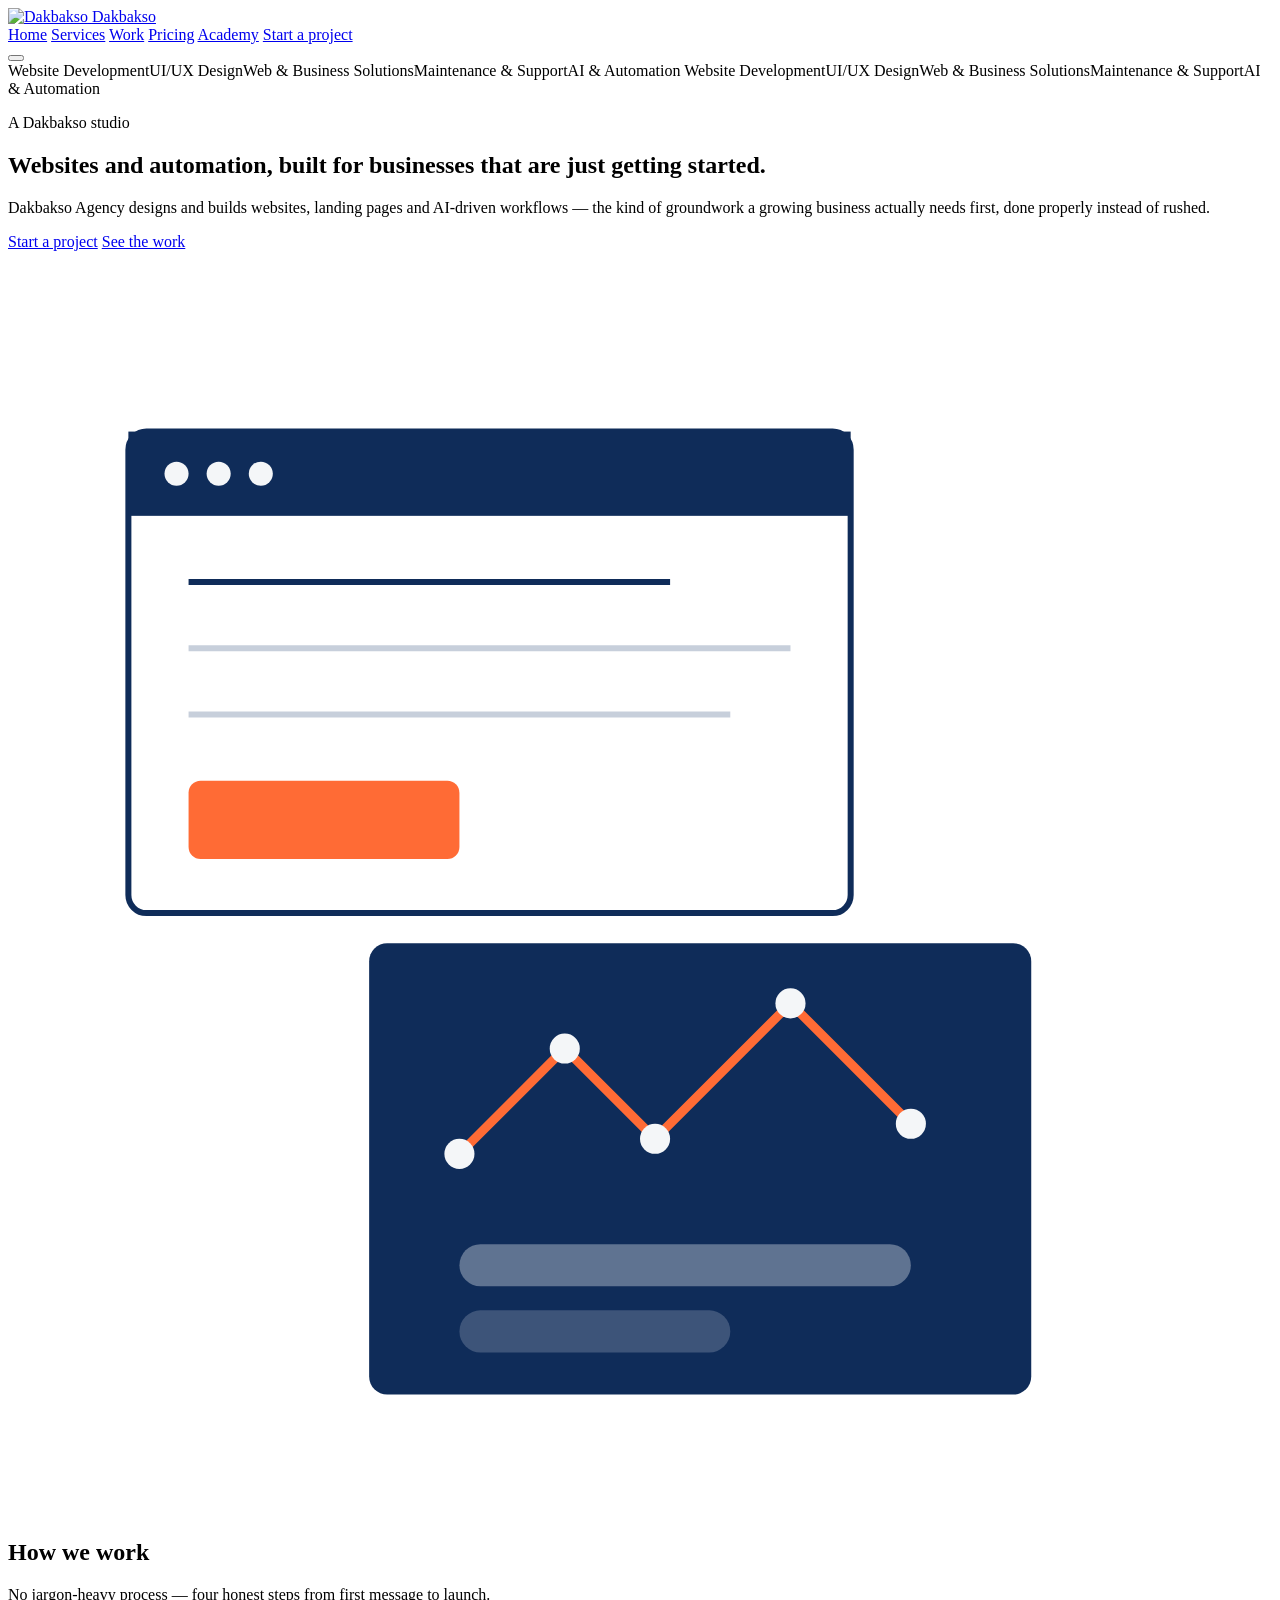
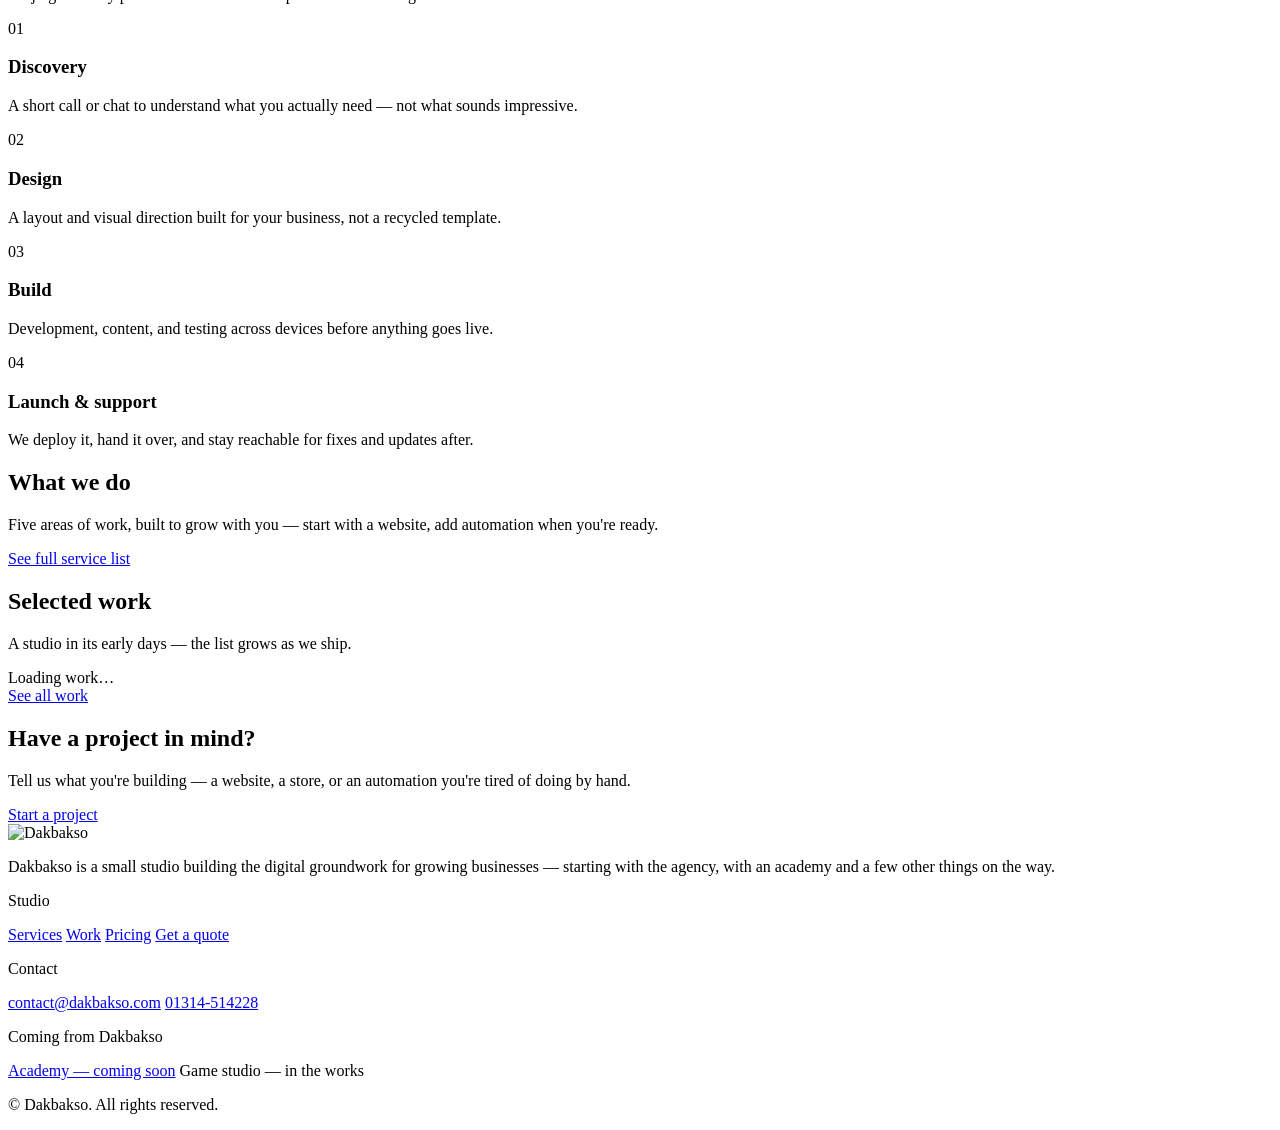
==== index.html @ 8fd3c2b1 "Add files via upload" ====
<!DOCTYPE html>
<html lang="en">
<head>
<meta charset="UTF-8">
<meta name="viewport" content="width=device-width, initial-scale=1.0">
<title>Dakbakso — Websites, Design & AI Automation</title>
<meta name="description" content="Dakbakso builds websites, landing pages, product design and AI automation for growing businesses.">
<link rel="icon" href="https://i.ibb.co.com/9m8gVGqJ/2.png">
<link rel="preconnect" href="https://fonts.googleapis.com">
<link rel="preconnect" href="https://fonts.gstatic.com" crossorigin>
<link href="https://fonts.googleapis.com/css2?family=Space+Grotesk:wght@500;600;700&family=IBM+Plex+Sans:wght@400;500;600&display=swap" rel="stylesheet">
<link rel="stylesheet" href="css/style.css">
</head>
<body>

<div class="noise-line" aria-hidden="true"></div>

<header class="site-header">
  <div class="wrap header-row">
    <a href="index.html" class="brand">
      <img src="https://i.ibb.co.com/9m8gVGqJ/2.png" alt="Dakbakso" class="brand-mark">
      <span class="brand-name">Dakbakso</span>
    </a>
    <nav class="main-nav" id="mainNav">
      <a href="index.html">Home</a>
      <a href="services.html">Services</a>
      <a href="work.html">Work</a>
      <a href="pricing.html">Pricing</a>
      <a href="academy.html">Academy</a>
      <a href="contact.html" class="nav-cta">Start a project</a>
    </nav>
    <button class="nav-toggle" id="navToggle" aria-label="Open menu" aria-expanded="false">
      <span></span><span></span><span></span>
    </button>
  </div>
</header>

<div class="ticker" aria-hidden="true">
  <div class="ticker-track">
    <span>Website Development</span><span>UI/UX Design</span><span>Web & Business Solutions</span><span>Maintenance & Support</span><span>AI & Automation</span>
    <span>Website Development</span><span>UI/UX Design</span><span>Web & Business Solutions</span><span>Maintenance & Support</span><span>AI & Automation</span>
  </div>
</div>

<main>

  <section class="hero">
    <div class="wrap hero-grid">
      <div class="hero-copy">
        <p class="eyebrow-plain">A Dakbakso studio</p>
        <h1>Websites and automation, built for businesses that are just getting started.</h1>
        <p class="hero-sub">Dakbakso Agency designs and builds websites, landing pages and AI-driven workflows — the kind of groundwork a growing business actually needs first, done properly instead of rushed.</p>
        <div class="hero-actions">
          <a href="contact.html" class="btn btn-primary">Start a project</a>
          <a href="work.html" class="btn btn-ghost">See the work</a>
        </div>
      </div>
      <div class="hero-visual" aria-hidden="true">
        <svg viewBox="0 0 420 420" class="hero-svg">
          <rect x="40" y="60" width="240" height="160" rx="6" fill="none" stroke="#0F2C59" stroke-width="2"/>
          <rect x="40" y="60" width="240" height="28" fill="#0F2C59"/>
          <circle cx="56" cy="74" r="4" fill="#F4F6F8"/>
          <circle cx="70" cy="74" r="4" fill="#F4F6F8"/>
          <circle cx="84" cy="74" r="4" fill="#F4F6F8"/>
          <line x1="60" y1="110" x2="220" y2="110" stroke="#0F2C59" stroke-width="2"/>
          <line x1="60" y1="132" x2="260" y2="132" stroke="#C7CFDB" stroke-width="2"/>
          <line x1="60" y1="154" x2="240" y2="154" stroke="#C7CFDB" stroke-width="2"/>
          <rect x="60" y="176" width="90" height="26" rx="4" fill="#FF6B35"/>
          <rect x="120" y="230" width="220" height="150" rx="6" fill="#0F2C59"/>
          <path d="M150 300 L185 265 L215 295 L260 250 L300 290" fill="none" stroke="#FF6B35" stroke-width="3" stroke-linecap="round" stroke-linejoin="round"/>
          <circle cx="150" cy="300" r="5" fill="#F4F6F8"/>
          <circle cx="185" cy="265" r="5" fill="#F4F6F8"/>
          <circle cx="215" cy="295" r="5" fill="#F4F6F8"/>
          <circle cx="260" cy="250" r="5" fill="#F4F6F8"/>
          <circle cx="300" cy="290" r="5" fill="#F4F6F8"/>
          <rect x="150" y="330" width="150" height="14" rx="7" fill="#F4F6F8" opacity="0.35"/>
          <rect x="150" y="352" width="90" height="14" rx="7" fill="#F4F6F8" opacity="0.2"/>
        </svg>
      </div>
    </div>
  </section>

  <section class="process">
    <div class="wrap">
      <div class="section-head reveal">
        <h2>How we work</h2>
        <p>No jargon-heavy process — four honest steps from first message to launch.</p>
      </div>
      <div class="process-grid reveal-stagger">
        <div class="process-step stagger-item">
          <p class="process-num">01</p>
          <h3>Discovery</h3>
          <p>A short call or chat to understand what you actually need — not what sounds impressive.</p>
        </div>
        <div class="process-step stagger-item">
          <p class="process-num">02</p>
          <h3>Design</h3>
          <p>A layout and visual direction built for your business, not a recycled template.</p>
        </div>
        <div class="process-step stagger-item">
          <p class="process-num">03</p>
          <h3>Build</h3>
          <p>Development, content, and testing across devices before anything goes live.</p>
        </div>
        <div class="process-step stagger-item">
          <p class="process-num">04</p>
          <h3>Launch & support</h3>
          <p>We deploy it, hand it over, and stay reachable for fixes and updates after.</p>
        </div>
      </div>
    </div>
  </section>

  <section class="services" id="services">
    <div class="wrap">
      <div class="section-head reveal">
        <h2>What we do</h2>
        <p>Five areas of work, built to grow with you — start with a website, add automation when you're ready.</p>
      </div>
      <div class="service-grid reveal-stagger" id="serviceGridHome"></div>
      <div class="section-foot reveal">
        <a href="services.html" class="btn btn-ghost">See full service list</a>
      </div>
    </div>
  </section>

  <section class="work" id="work">
    <div class="wrap">
      <div class="section-head reveal">
        <h2>Selected work</h2>
        <p>A studio in its early days — the list grows as we ship.</p>
      </div>
      <div class="portfolio-grid reveal-stagger" id="portfolioGridHome">
        <div class="portfolio-loading">Loading work…</div>
      </div>
      <div class="section-foot reveal">
        <a href="work.html" class="btn btn-ghost">See all work</a>
      </div>
    </div>
  </section>

  <section class="cta-band">
    <div class="wrap reveal">
      <h2>Have a project in mind?</h2>
      <p>Tell us what you're building — a website, a store, or an automation you're tired of doing by hand.</p>
      <a href="contact.html" class="btn btn-primary">Start a project</a>
    </div>
  </section>

</main>

<footer class="site-footer">
  <div class="wrap footer-grid">
    <div class="footer-brand">
      <img src="https://i.ibb.co.com/4RZMKND4/1.png" alt="Dakbakso" class="footer-mark">
      <p>Dakbakso is a small studio building the digital groundwork for growing businesses — starting with the agency, with an academy and a few other things on the way.</p>
    </div>
    <div class="footer-col">
      <p class="footer-heading">Studio</p>
      <a href="services.html">Services</a>
      <a href="work.html">Work</a>
      <a href="pricing.html">Pricing</a>
      <a href="contact.html">Get a quote</a>
    </div>
    <div class="footer-col">
      <p class="footer-heading">Contact</p>
      <a href="mailto:contact@dakbakso.com">contact@dakbakso.com</a>
      <a href="https://wa.me/8801314514228" target="_blank" rel="noopener">01314-514228</a>
    </div>
    <div class="footer-col">
      <p class="footer-heading">Coming from Dakbakso</p>
      <a href="academy.html">Academy — coming soon</a>
      <span class="footer-muted">Game studio — in the works</span>
    </div>
  </div>
  <div class="wrap footer-bottom">
    <p>© <span id="year"></span> Dakbakso. All rights reserved.</p>
  </div>
</footer>

<script src="js/script.js"></script>
</body>
</html>
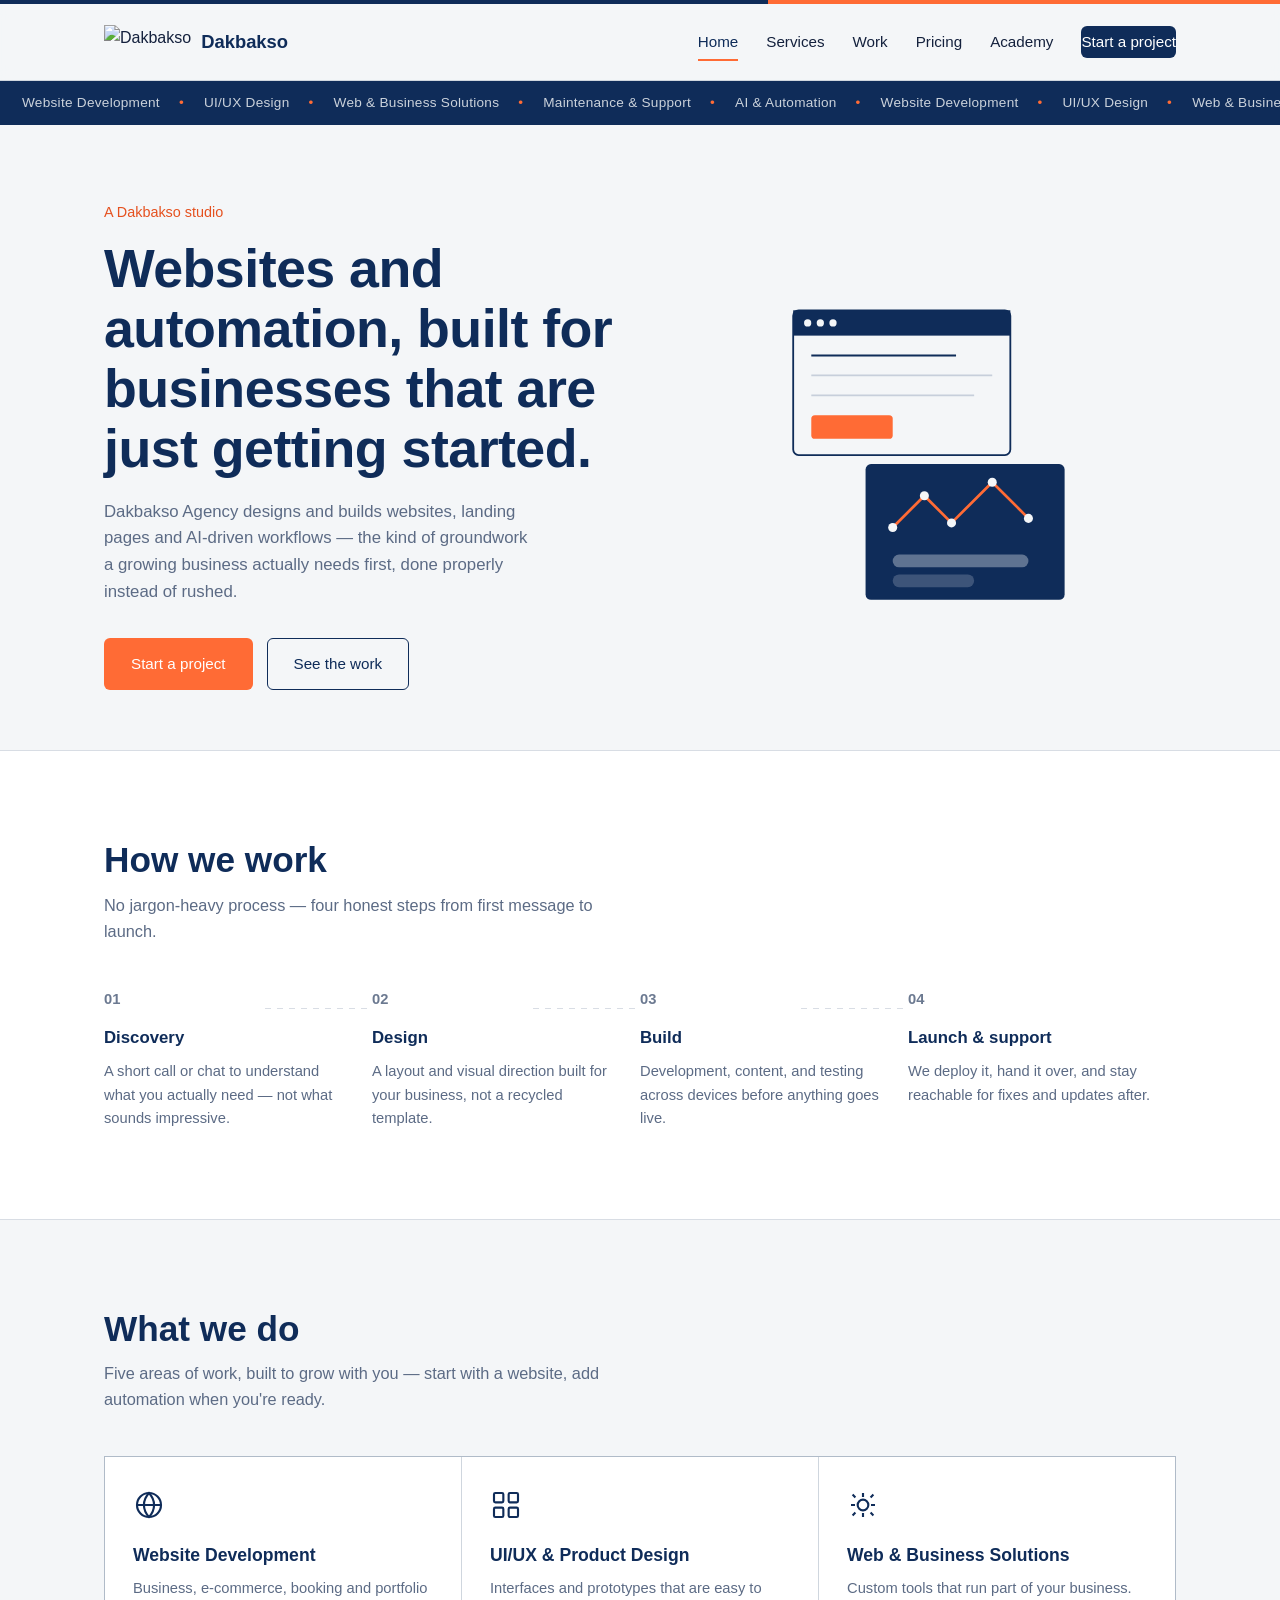
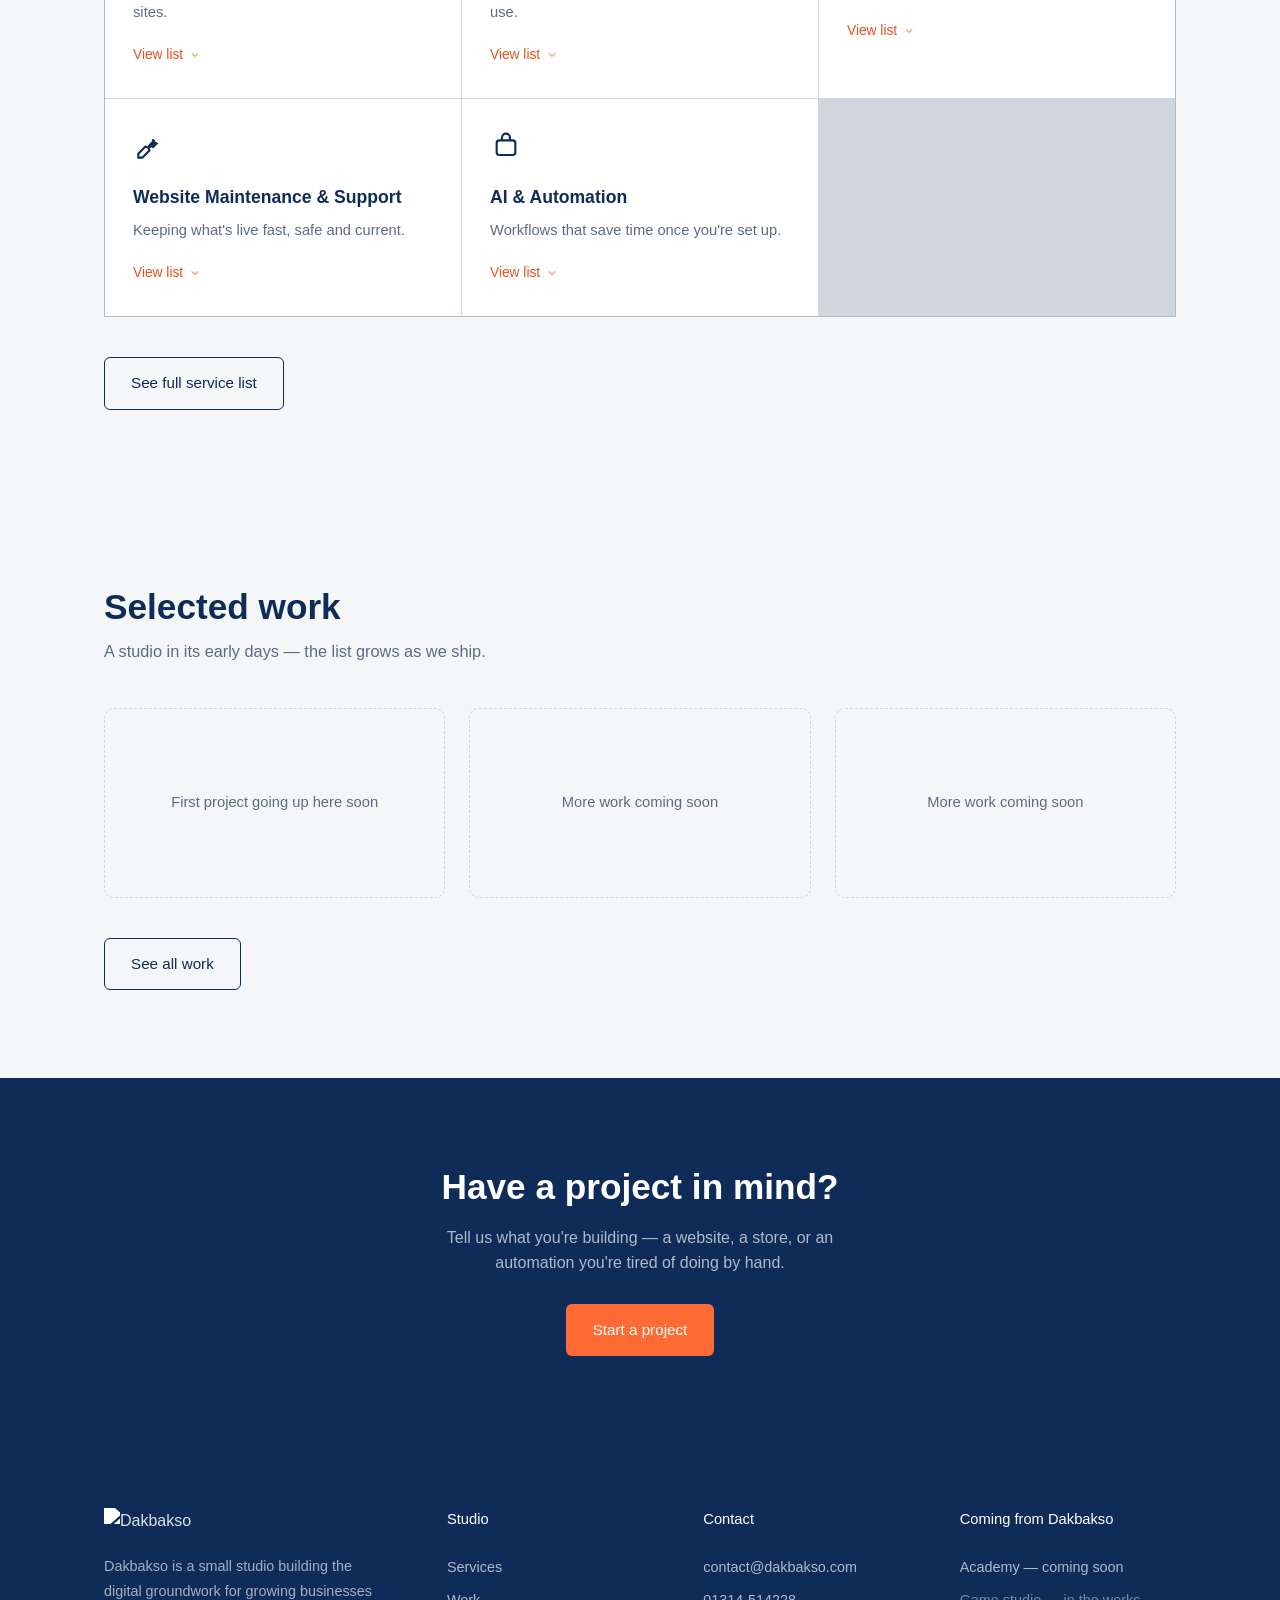
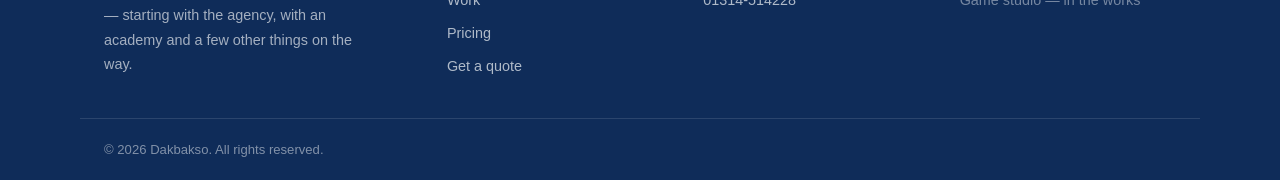
==== commit 9f80f9cf: "Add files via upload" ====
--- a/index.html
+++ b/index.html
@@ -9,7 +9,7 @@
 <link rel="preconnect" href="https://fonts.googleapis.com">
 <link rel="preconnect" href="https://fonts.gstatic.com" crossorigin>
 <link href="https://fonts.googleapis.com/css2?family=Space+Grotesk:wght@500;600;700&family=IBM+Plex+Sans:wght@400;500;600&display=swap" rel="stylesheet">
-<link rel="stylesheet" href="css/style.css">
+<link rel="stylesheet" href="style.css">
 </head>
 <body>
 
@@ -178,6 +178,6 @@
   </div>
 </footer>
 
-<script src="js/script.js"></script>
+<script src="script.js"></script>
 </body>
 </html>
--- a/style.css
+++ b/style.css
@@ -0,0 +1,261 @@
+/* ---------- tokens ---------- */
+:root{
+  --navy:#0F2C59;
+  --navy-deep:#081B3D;
+  --bg:#F4F6F8;
+  --white:#FFFFFF;
+  --orange:#FF6B35;
+  --orange-deep:#E5511F;
+  --text:#14213D;
+  --text-muted:#5C6B85;
+  --border:rgba(15,44,89,0.16);
+  --radius:10px;
+  --font-head:'Space Grotesk',sans-serif;
+  --font-body:'IBM Plex Sans',sans-serif;
+}
+
+*{box-sizing:border-box;}
+html{scroll-behavior:smooth;}
+body{
+  margin:0;
+  background:var(--bg);
+  color:var(--text);
+  font-family:var(--font-body);
+  line-height:1.6;
+  -webkit-font-smoothing:antialiased;
+  overflow-x:hidden;
+}
+img{max-width:100%;display:block;}
+a{color:inherit;text-decoration:none;}
+ul{margin:0;padding:0;list-style:none;}
+
+.wrap{width:100%;max-width:1120px;margin:0 auto;padding:0 24px;}
+
+h1,h2,h3{font-family:var(--font-head);font-weight:600;color:var(--navy);margin:0;}
+h1{font-size:clamp(2.1rem,4.2vw,3.4rem);line-height:1.12;letter-spacing:-0.01em;}
+h2{font-size:clamp(1.6rem,2.8vw,2.2rem);line-height:1.2;}
+p{margin:0;}
+
+.noise-line{height:4px;width:100%;background:linear-gradient(90deg,var(--navy) 0%,var(--navy) 60%,var(--orange) 60%,var(--orange) 100%);}
+
+/* ---------- reveal on scroll ---------- */
+.reveal{opacity:0;transform:translateY(22px);transition:opacity .7s ease,transform .7s ease;}
+.reveal.visible{opacity:1;transform:translateY(0);}
+.reveal-stagger.visible .stagger-item{opacity:1;transform:translateY(0);}
+.stagger-item{opacity:0;transform:translateY(16px);transition:opacity .6s ease,transform .6s ease;}
+.stagger-item:nth-child(1){transition-delay:.05s;}
+.stagger-item:nth-child(2){transition-delay:.12s;}
+.stagger-item:nth-child(3){transition-delay:.19s;}
+.stagger-item:nth-child(4){transition-delay:.26s;}
+.stagger-item:nth-child(5){transition-delay:.33s;}
+.stagger-item:nth-child(6){transition-delay:.4s;}
+
+@media (prefers-reduced-motion:reduce){
+  .reveal,.stagger-item{opacity:1!important;transform:none!important;transition:none!important;}
+}
+
+/* ---------- buttons ---------- */
+.btn{
+  display:inline-flex;align-items:center;justify-content:center;gap:8px;
+  padding:13px 26px;border-radius:6px;
+  font-family:var(--font-body);font-weight:500;font-size:0.95rem;
+  border:1.5px solid transparent;cursor:pointer;
+  transition:transform .15s ease, background .15s ease, border-color .15s ease, box-shadow .15s ease;
+}
+.btn:active{transform:scale(0.97);}
+.btn-primary{background:var(--orange);color:var(--white);}
+.btn-primary:hover{background:var(--orange-deep);box-shadow:0 6px 18px rgba(255,107,53,0.35);}
+.btn-ghost{border-color:var(--navy);color:var(--navy);}
+.btn-ghost:hover{background:var(--navy);color:var(--white);}
+.btn-outline{border-color:var(--border);color:var(--navy);width:100%;margin-top:22px;}
+.btn-outline:hover{border-color:var(--navy);background:var(--bg);}
+.btn-full{width:100%;}
+
+/* ---------- header ---------- */
+.site-header{position:sticky;top:0;z-index:50;background:rgba(244,246,248,0.92);backdrop-filter:blur(8px);border-bottom:1px solid var(--border);}
+.header-row{display:flex;align-items:center;justify-content:space-between;height:76px;}
+.brand{display:flex;align-items:center;gap:10px;}
+.brand-mark{height:34px;width:auto;}
+.brand-name{font-family:var(--font-head);font-weight:600;font-size:1.15rem;color:var(--navy);}
+.main-nav{display:flex;align-items:center;gap:28px;}
+.main-nav a{font-size:0.95rem;color:var(--text);position:relative;padding:4px 0;}
+.main-nav a:hover{color:var(--navy);}
+.main-nav a.active{color:var(--navy);font-weight:500;}
+.main-nav a.active::after{content:"";position:absolute;left:0;right:0;bottom:-3px;height:2px;background:var(--orange);}
+.nav-cta{background:var(--navy);color:var(--white)!important;padding:9px 18px;border-radius:6px;}
+.nav-cta:hover{background:var(--navy-deep);}
+.nav-cta.active::after{display:none;}
+.nav-toggle{display:none;flex-direction:column;gap:5px;background:none;border:none;cursor:pointer;padding:6px;}
+.nav-toggle span{width:22px;height:2px;background:var(--navy);display:block;}
+
+/* ---------- ticker ---------- */
+.ticker{background:var(--navy);overflow:hidden;padding:11px 0;}
+.ticker-track{display:flex;white-space:nowrap;animation:ticker 26s linear infinite;width:max-content;}
+.ticker-track span{color:rgba(244,246,248,0.82);font-size:0.85rem;font-family:var(--font-head);letter-spacing:0.02em;padding:0 22px;position:relative;}
+.ticker-track span::after{content:"•";position:absolute;right:-2px;color:var(--orange);}
+@keyframes ticker{from{transform:translateX(0);}to{transform:translateX(-50%);}}
+@media (prefers-reduced-motion:reduce){.ticker-track{animation:none;}}
+
+/* ---------- hero (home) ---------- */
+.hero{padding:76px 0 60px;}
+.hero-grid{display:grid;grid-template-columns:1.1fr 0.9fr;gap:56px;align-items:center;}
+.eyebrow-plain{color:var(--orange-deep);font-size:0.9rem;font-weight:500;margin-bottom:14px;}
+.hero-copy h1{margin-bottom:20px;}
+.hero-sub{color:var(--text-muted);font-size:1.05rem;max-width:46ch;margin-bottom:32px;}
+.hero-actions{display:flex;gap:14px;flex-wrap:wrap;}
+.hero-visual{display:flex;justify-content:center;}
+.hero-svg{width:100%;max-width:380px;height:auto;animation:float 6s ease-in-out infinite;}
+@keyframes float{0%,100%{transform:translateY(0);}50%{transform:translateY(-14px);}}
+@media (prefers-reduced-motion:reduce){.hero-svg{animation:none;}}
+
+/* ---------- page hero (inner pages) ---------- */
+.page-hero{background:var(--navy);padding:64px 0 56px;}
+.page-hero .eyebrow-plain{color:var(--orange);}
+.page-hero h1{color:var(--white);}
+.page-hero p{color:rgba(244,246,248,0.7);max-width:60ch;margin-top:14px;font-size:1.05rem;}
+
+/* ---------- section shell ---------- */
+section{padding:88px 0;}
+.section-head{max-width:56ch;margin-bottom:44px;}
+.section-head h2{margin-bottom:10px;}
+.section-head p{color:var(--text-muted);font-size:1.02rem;}
+.section-foot{margin-top:40px;}
+
+/* ---------- process ---------- */
+.process{background:var(--white);border-top:1px solid var(--border);border-bottom:1px solid var(--border);}
+.process-grid{display:grid;grid-template-columns:repeat(auto-fit,minmax(220px,1fr));gap:0;position:relative;}
+.process-step{padding:0 20px 0 0;position:relative;}
+.process-num{font-family:var(--font-head);font-size:2.2rem;font-weight:700;color:var(--orange);opacity:0.9;margin-bottom:14px;}
+.process-step h3{font-size:1.05rem;margin-bottom:8px;}
+.process-step p{color:var(--text-muted);font-size:0.92rem;}
+.process-step:not(:last-child)::after{
+  content:"";position:absolute;top:20px;right:0;width:40%;height:1px;
+  background:repeating-linear-gradient(90deg,var(--border) 0 6px,transparent 6px 12px);
+  display:none;
+}
+@media (min-width:860px){.process-step:not(:last-child)::after{display:block;}}
+
+/* ---------- services ---------- */
+.services{background:var(--bg);}
+.service-grid{display:grid;grid-template-columns:repeat(auto-fit,minmax(280px,1fr));gap:1px;background:var(--border);border:1px solid var(--border);}
+.service-card{background:var(--white);padding:32px 28px;cursor:pointer;transition:background .2s ease;}
+.service-card:hover{background:#FAFBFC;}
+.service-icon{width:32px;height:32px;color:var(--navy);margin-bottom:20px;transition:transform .25s ease,color .25s ease;}
+.service-icon svg{width:100%;height:100%;}
+.service-card:hover .service-icon{color:var(--orange);transform:translateY(-3px);}
+.service-card h3{font-family:var(--font-head);font-size:1.1rem;font-weight:600;color:var(--navy);margin-bottom:8px;}
+.service-card p{color:var(--text-muted);font-size:0.92rem;margin-bottom:16px;}
+.service-toggle{font-size:0.86rem;color:var(--orange-deep);font-weight:500;display:inline-flex;align-items:center;gap:6px;}
+.service-toggle svg{width:12px;height:12px;transition:transform .25s ease;}
+.service-card.open .service-toggle svg{transform:rotate(180deg);}
+.service-list{list-style:none;margin:0;padding-top:0;border-top:0 solid var(--border);max-height:0;overflow:hidden;transition:max-height .35s ease,padding-top .35s ease,border-top-width .35s ease;}
+.service-card.open .service-list{max-height:600px;padding-top:16px;border-top:1px solid var(--border);margin-top:16px;}
+.service-list li{font-size:0.88rem;color:var(--text);padding:6px 0;border-bottom:1px dotted var(--border);}
+.service-list li:last-child{border-bottom:none;}
+
+/* ---------- portfolio ---------- */
+.portfolio-grid{display:grid;grid-template-columns:repeat(auto-fit,minmax(280px,1fr));gap:24px;}
+.portfolio-loading{color:var(--text-muted);font-size:0.95rem;}
+.portfolio-card{border:1px solid var(--border);border-radius:var(--radius);overflow:hidden;background:var(--white);transition:transform .25s ease,box-shadow .25s ease;}
+.portfolio-card:hover{transform:translateY(-5px);box-shadow:0 14px 30px rgba(15,44,89,0.12);}
+.portfolio-thumb-wrap{position:relative;overflow:hidden;height:190px;background:var(--navy);}
+.portfolio-thumb{height:100%;width:100%;object-fit:cover;transition:transform .4s ease;}
+.portfolio-card:hover .portfolio-thumb{transform:scale(1.06);}
+.portfolio-overlay{
+  position:absolute;inset:0;background:rgba(15,44,89,0.78);
+  display:flex;align-items:center;justify-content:center;
+  opacity:0;transition:opacity .25s ease;
+}
+.portfolio-card:hover .portfolio-overlay{opacity:1;}
+.portfolio-overlay span{color:var(--white);font-weight:500;font-size:0.92rem;border-bottom:1px solid var(--orange);padding-bottom:2px;}
+.portfolio-body{padding:20px 22px;}
+.portfolio-body h3{font-family:var(--font-head);font-size:1.02rem;color:var(--navy);margin-bottom:4px;}
+.portfolio-tag{font-size:0.8rem;color:var(--orange-deep);margin-bottom:8px;display:block;}
+.portfolio-body p{font-size:0.9rem;color:var(--text-muted);}
+.portfolio-empty{border:1.5px dashed var(--border);border-radius:var(--radius);display:flex;align-items:center;justify-content:center;min-height:190px;color:var(--text-muted);font-size:0.92rem;text-align:center;padding:20px;}
+
+/* ---------- pricing ---------- */
+.pricing{background:var(--navy-deep);}
+.pricing .section-head h2,.pricing .section-head p{color:var(--white);}
+.pricing .section-head p{opacity:0.7;}
+.pricing-grid{display:grid;grid-template-columns:repeat(auto-fit,minmax(240px,1fr));gap:20px;}
+.price-card{background:var(--white);border-radius:var(--radius);padding:28px 24px;border:1px solid transparent;position:relative;transition:transform .25s ease;}
+.price-card:hover{transform:translateY(-4px);}
+.price-card-featured{border:2px solid var(--orange);}
+.price-badge{position:absolute;top:-13px;left:24px;background:var(--orange);color:var(--white);font-size:0.75rem;font-weight:500;padding:4px 12px;border-radius:5px;}
+.price-name{font-family:var(--font-head);font-weight:600;color:var(--navy);font-size:1.05rem;margin-bottom:10px;}
+.price-value{font-family:var(--font-head);font-size:1.6rem;font-weight:600;color:var(--navy);}
+.price-value span{font-size:1rem;font-weight:400;color:var(--text-muted);}
+.price-value-usd{font-size:0.82rem;color:var(--text-muted);margin-top:4px;margin-bottom:18px;}
+.price-features li{font-size:0.9rem;color:var(--text);padding:7px 0;border-bottom:1px solid var(--border);}
+.price-features li:last-child{border-bottom:none;}
+.payment-note{margin-top:44px;border-top:1px solid rgba(255,255,255,0.15);padding-top:32px;}
+.payment-note-title{color:var(--white);font-weight:500;margin-bottom:14px;}
+.payment-badges{display:flex;gap:10px;flex-wrap:wrap;margin-bottom:14px;}
+.pay-badge{background:rgba(255,255,255,0.08);color:var(--white);font-size:0.85rem;padding:7px 14px;border-radius:5px;border:1px solid rgba(255,255,255,0.18);}
+.payment-note-sub{color:rgba(255,255,255,0.65);font-size:0.88rem;max-width:60ch;}
+
+/* ---------- order form ---------- */
+.order{background:var(--bg);}
+.order-grid{display:grid;grid-template-columns:0.8fr 1.2fr;gap:56px;}
+.order-copy h2{margin-bottom:14px;}
+.order-copy p{color:var(--text-muted);margin-bottom:24px;}
+.order-contact{display:flex;flex-direction:column;gap:8px;margin-bottom:28px;}
+.order-contact a{color:var(--navy);font-weight:500;font-size:0.95rem;}
+.order-contact a:hover{color:var(--orange-deep);}
+.order-badges{display:flex;gap:10px;flex-wrap:wrap;}
+.order-badges span{font-size:0.82rem;color:var(--text-muted);border:1px solid var(--border);padding:6px 12px;border-radius:5px;}
+.order-form{background:var(--white);border:1px solid var(--border);border-radius:var(--radius);padding:32px;}
+.form-row{margin-bottom:18px;}
+.form-row-split{display:grid;grid-template-columns:1fr 1fr;gap:16px;margin-bottom:18px;}
+.form-row-split .form-row{margin-bottom:0;}
+label{display:block;font-size:0.85rem;color:var(--text-muted);margin-bottom:6px;}
+input,select,textarea{width:100%;padding:11px 13px;border:1px solid var(--border);border-radius:6px;font-family:var(--font-body);font-size:0.95rem;background:var(--bg);color:var(--text);}
+input:focus,select:focus,textarea:focus{outline:none;border-color:var(--navy);}
+textarea{resize:vertical;}
+.form-status{margin-top:14px;font-size:0.9rem;min-height:1.2em;}
+.form-status.success{color:#1D7A4C;}
+.form-status.error{color:#B4302B;}
+
+/* ---------- academy coming soon ---------- */
+.coming-soon{padding:120px 0;text-align:center;}
+.coming-soon-badge{display:inline-block;background:var(--white);border:1px solid var(--border);color:var(--orange-deep);font-size:0.82rem;font-weight:500;padding:6px 16px;border-radius:20px;margin-bottom:24px;}
+.coming-soon h1{margin-bottom:18px;}
+.coming-soon p{color:var(--text-muted);font-size:1.05rem;max-width:56ch;margin:0 auto 32px;}
+
+/* ---------- CTA band ---------- */
+.cta-band{background:var(--navy);text-align:center;}
+.cta-band h2{color:var(--white);margin-bottom:16px;}
+.cta-band p{color:rgba(244,246,248,0.7);max-width:52ch;margin:0 auto 28px;}
+
+/* ---------- footer ---------- */
+.site-footer{background:var(--navy);color:rgba(244,246,248,0.85);padding-top:64px;}
+.footer-grid{display:grid;grid-template-columns:1.4fr 1fr 1fr 1fr;gap:40px;padding-bottom:40px;}
+.footer-mark{height:30px;filter:brightness(0) invert(1);margin-bottom:16px;}
+.footer-brand p{font-size:0.9rem;line-height:1.7;color:rgba(244,246,248,0.65);max-width:34ch;}
+.footer-heading{font-weight:500;color:var(--white);margin-bottom:14px;font-size:0.92rem;}
+.footer-col{display:flex;flex-direction:column;gap:10px;}
+.footer-col a{font-size:0.9rem;color:rgba(244,246,248,0.7);}
+.footer-col a:hover{color:var(--orange);}
+.footer-muted{font-size:0.9rem;color:rgba(244,246,248,0.45);}
+.footer-bottom{border-top:1px solid rgba(244,246,248,0.12);padding:20px 24px;font-size:0.82rem;color:rgba(244,246,248,0.5);}
+
+/* ---------- responsive ---------- */
+@media (max-width:860px){
+  .hero-grid{grid-template-columns:1fr;}
+  .hero-visual{order:-1;max-width:280px;margin:0 auto;}
+  .order-grid{grid-template-columns:1fr;}
+  .footer-grid{grid-template-columns:1fr 1fr;}
+  .process-grid{grid-template-columns:1fr 1fr;gap:32px;}
+}
+@media (max-width:720px){
+  .main-nav{position:absolute;top:76px;left:0;right:0;background:var(--white);flex-direction:column;align-items:stretch;padding:16px 24px 24px;border-bottom:1px solid var(--border);gap:16px;display:none;}
+  .main-nav.open{display:flex;}
+  .nav-cta{text-align:center;}
+  .nav-toggle{display:flex;}
+  .form-row-split{grid-template-columns:1fr;}
+  .footer-grid{grid-template-columns:1fr;gap:28px;}
+  section{padding:64px 0;}
+  .hero{padding:44px 0 44px;}
+  .process-grid{grid-template-columns:1fr;}
+}
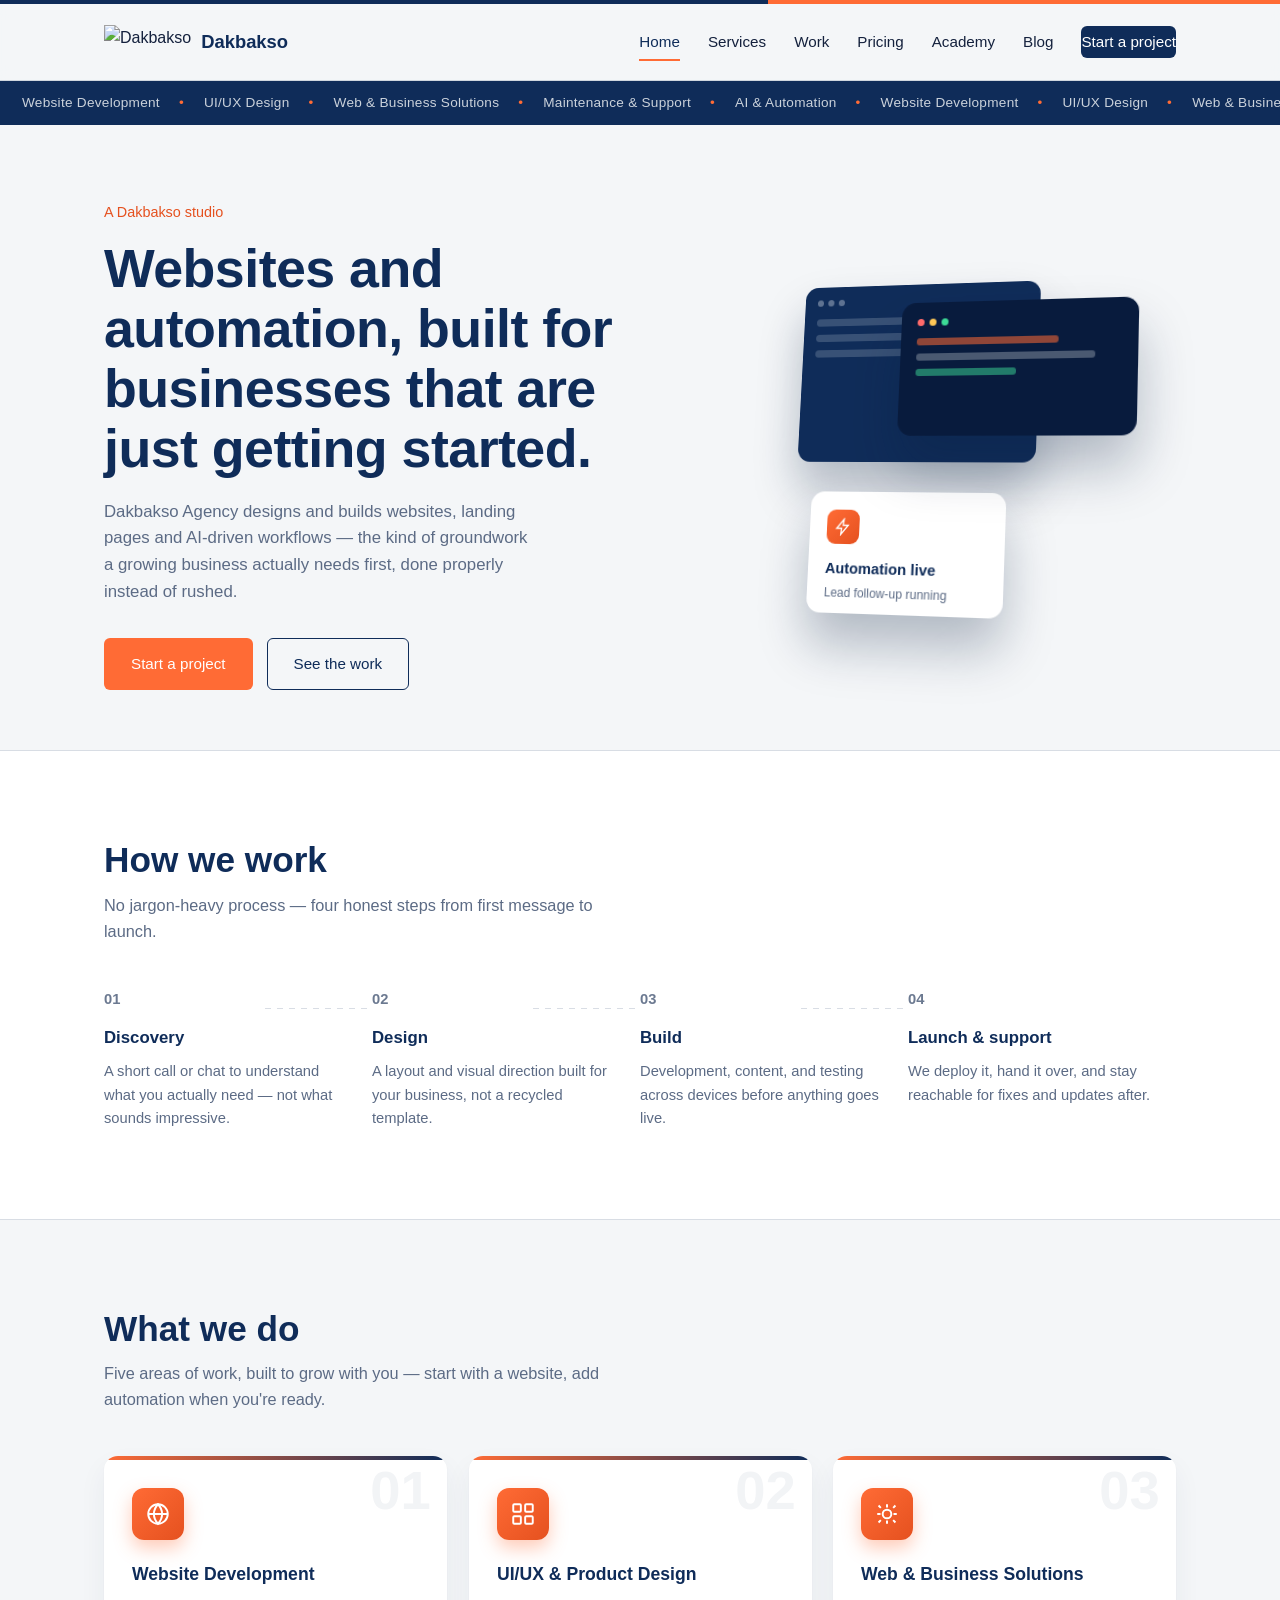
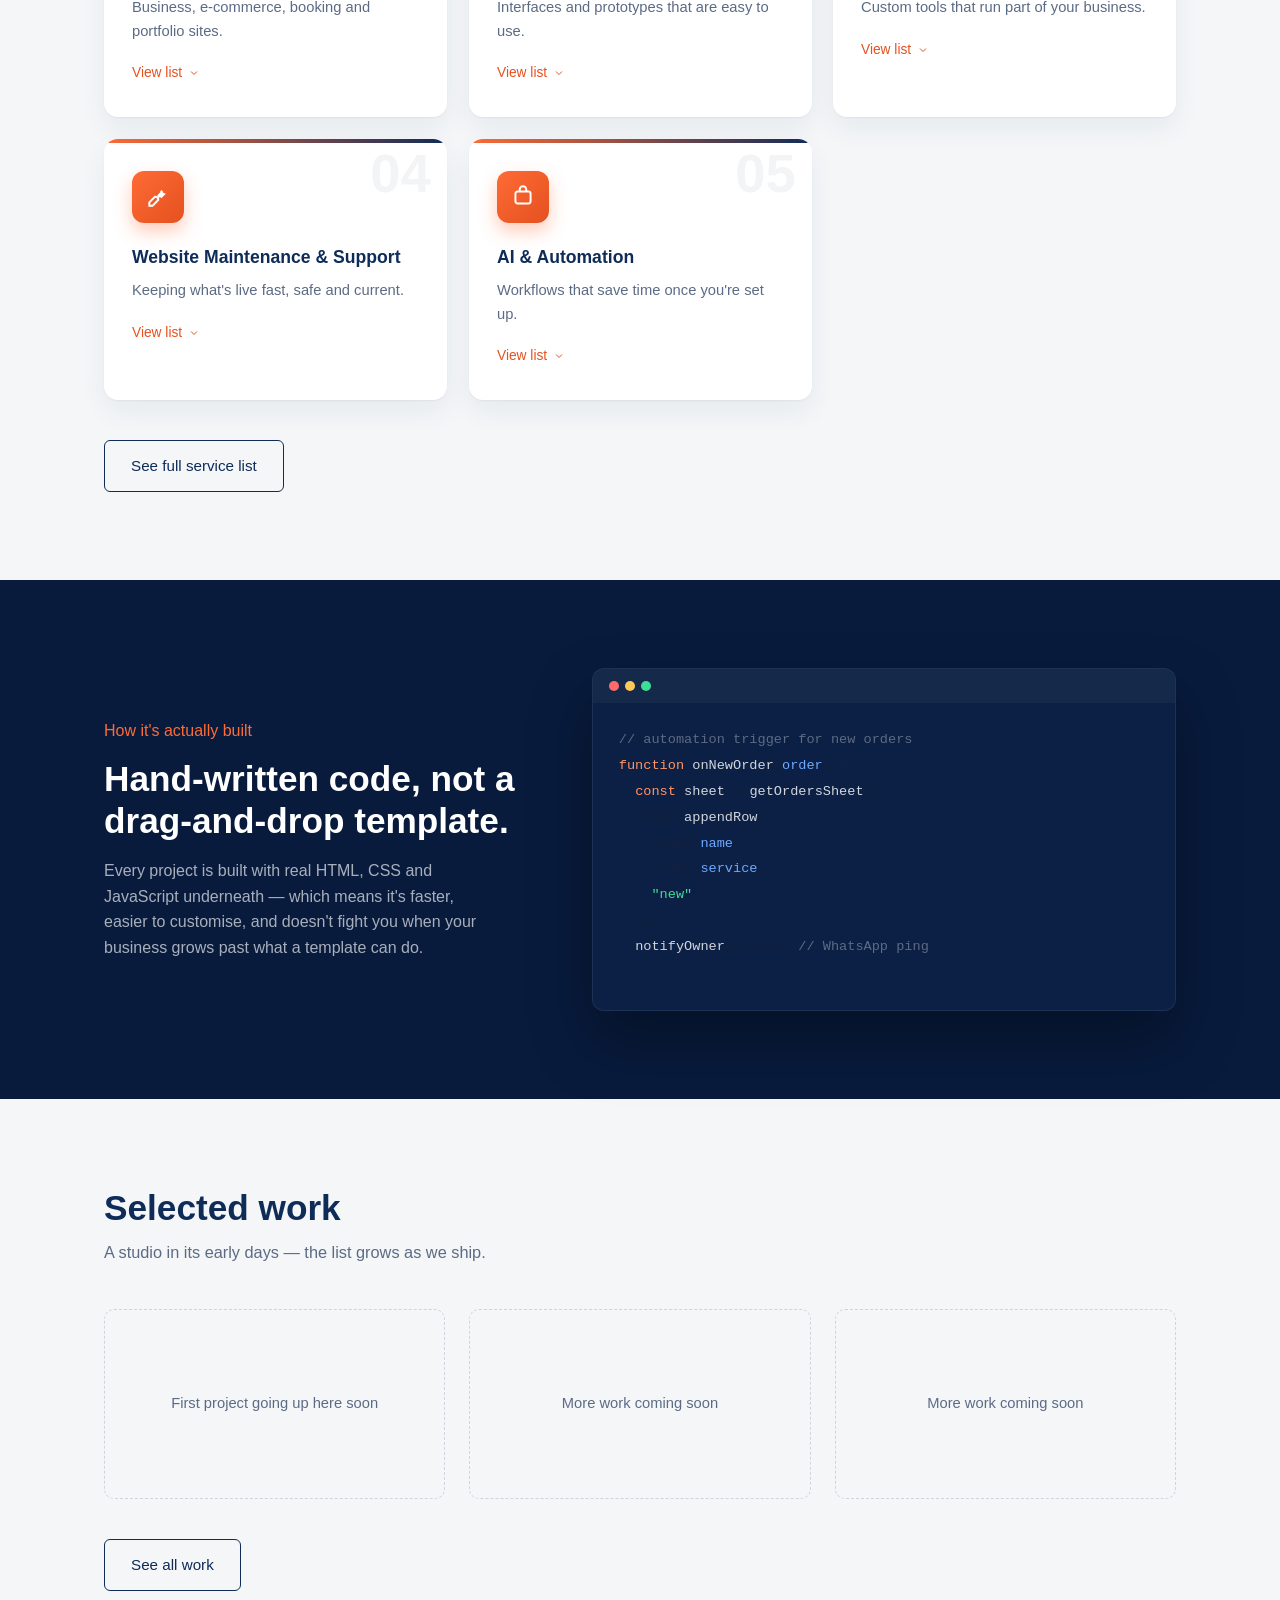
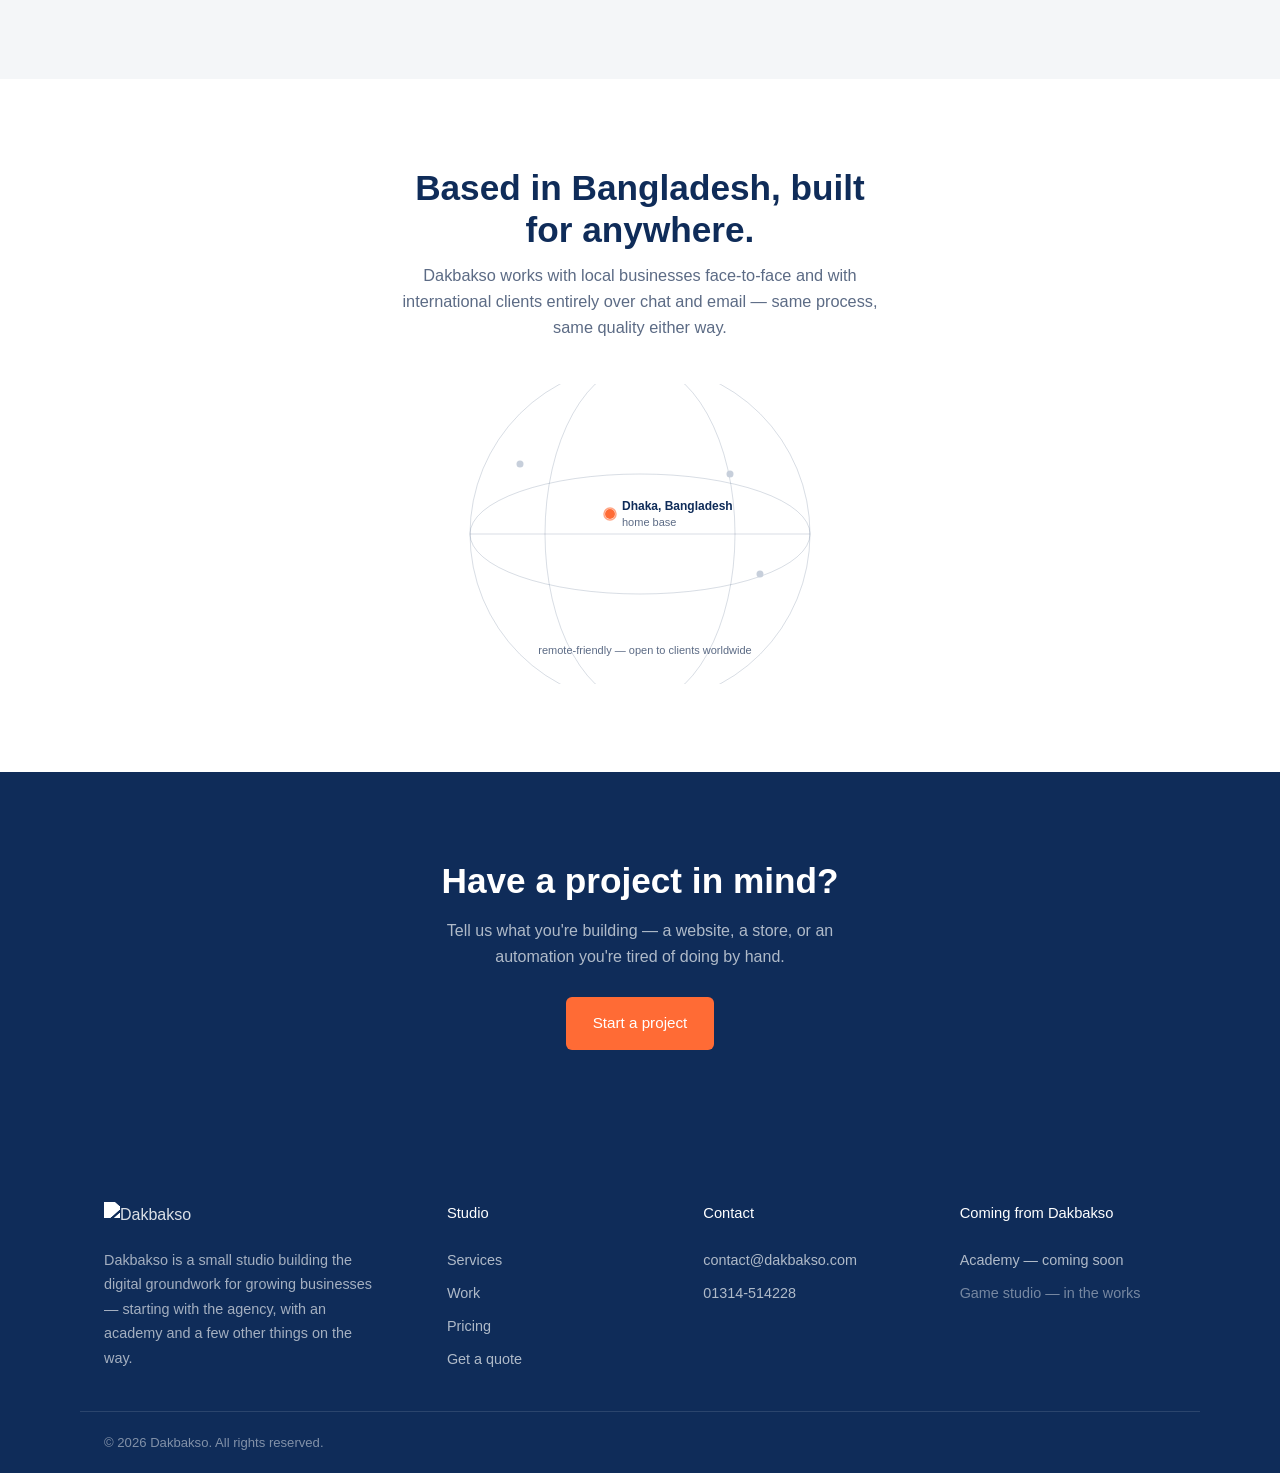
==== commit 43a83306: "Add files via upload" ====
--- a/index.html
+++ b/index.html
@@ -5,7 +5,7 @@
 <meta name="viewport" content="width=device-width, initial-scale=1.0">
 <title>Dakbakso — Websites, Design & AI Automation</title>
 <meta name="description" content="Dakbakso builds websites, landing pages, product design and AI automation for growing businesses.">
-<link rel="icon" href="https://i.ibb.co.com/9m8gVGqJ/2.png">
+<link rel="icon" href="https://i.ibb.co.com/cX2z8VMV/Black-and-White-Modern-Corporate-Letter-D-Logo-1.png">
 <link rel="preconnect" href="https://fonts.googleapis.com">
 <link rel="preconnect" href="https://fonts.gstatic.com" crossorigin>
 <link href="https://fonts.googleapis.com/css2?family=Space+Grotesk:wght@500;600;700&family=IBM+Plex+Sans:wght@400;500;600&display=swap" rel="stylesheet">
@@ -18,7 +18,7 @@
 <header class="site-header">
   <div class="wrap header-row">
     <a href="index.html" class="brand">
-      <img src="https://i.ibb.co.com/9m8gVGqJ/2.png" alt="Dakbakso" class="brand-mark">
+      <img src="https://i.ibb.co.com/cX2z8VMV/Black-and-White-Modern-Corporate-Letter-D-Logo-1.png" alt="Dakbakso" class="brand-mark">
       <span class="brand-name">Dakbakso</span>
     </a>
     <nav class="main-nav" id="mainNav">
@@ -27,6 +27,7 @@
       <a href="work.html">Work</a>
       <a href="pricing.html">Pricing</a>
       <a href="academy.html">Academy</a>
+      <a href="blog.html">Blog</a>
       <a href="contact.html" class="nav-cta">Start a project</a>
     </nav>
     <button class="nav-toggle" id="navToggle" aria-label="Open menu" aria-expanded="false">
@@ -56,26 +57,29 @@
         </div>
       </div>
       <div class="hero-visual" aria-hidden="true">
-        <svg viewBox="0 0 420 420" class="hero-svg">
-          <rect x="40" y="60" width="240" height="160" rx="6" fill="none" stroke="#0F2C59" stroke-width="2"/>
-          <rect x="40" y="60" width="240" height="28" fill="#0F2C59"/>
-          <circle cx="56" cy="74" r="4" fill="#F4F6F8"/>
-          <circle cx="70" cy="74" r="4" fill="#F4F6F8"/>
-          <circle cx="84" cy="74" r="4" fill="#F4F6F8"/>
-          <line x1="60" y1="110" x2="220" y2="110" stroke="#0F2C59" stroke-width="2"/>
-          <line x1="60" y1="132" x2="260" y2="132" stroke="#C7CFDB" stroke-width="2"/>
-          <line x1="60" y1="154" x2="240" y2="154" stroke="#C7CFDB" stroke-width="2"/>
-          <rect x="60" y="176" width="90" height="26" rx="4" fill="#FF6B35"/>
-          <rect x="120" y="230" width="220" height="150" rx="6" fill="#0F2C59"/>
-          <path d="M150 300 L185 265 L215 295 L260 250 L300 290" fill="none" stroke="#FF6B35" stroke-width="3" stroke-linecap="round" stroke-linejoin="round"/>
-          <circle cx="150" cy="300" r="5" fill="#F4F6F8"/>
-          <circle cx="185" cy="265" r="5" fill="#F4F6F8"/>
-          <circle cx="215" cy="295" r="5" fill="#F4F6F8"/>
-          <circle cx="260" cy="250" r="5" fill="#F4F6F8"/>
-          <circle cx="300" cy="290" r="5" fill="#F4F6F8"/>
-          <rect x="150" y="330" width="150" height="14" rx="7" fill="#F4F6F8" opacity="0.35"/>
-          <rect x="150" y="352" width="90" height="14" rx="7" fill="#F4F6F8" opacity="0.2"/>
-        </svg>
+        <div class="hero-stack">
+          <div class="hero-stack-inner">
+            <div class="hero-panel hero-panel-back">
+              <div class="dot-row"><span class="dot"></span><span class="dot"></span><span class="dot"></span></div>
+              <div class="fake-line"></div>
+              <div class="fake-line"></div>
+              <div class="fake-line"></div>
+            </div>
+            <div class="hero-panel hero-panel-mid">
+              <div class="mid-icon">
+                <svg viewBox="0 0 24 24" fill="none" stroke="currentColor" stroke-width="1.8"><path d="M13 2L3 14h7l-1 8 10-12h-7l1-8z"/></svg>
+              </div>
+              <p class="mid-title">Automation live</p>
+              <p class="mid-sub">Lead follow-up running</p>
+            </div>
+            <div class="hero-panel hero-panel-front">
+              <div class="code-dots"><span></span><span></span><span></span></div>
+              <div class="code-line c1"></div>
+              <div class="code-line c2"></div>
+              <div class="code-line c3"></div>
+            </div>
+          </div>
+        </div>
       </div>
     </div>
   </section>
@@ -124,6 +128,31 @@
     </div>
   </section>
 
+  <section class="code-section">
+    <div class="wrap code-grid">
+      <div class="code-copy reveal">
+        <p class="eyebrow-plain">How it's actually built</p>
+        <h2>Hand-written code, not a drag-and-drop template.</h2>
+        <p>Every project is built with real HTML, CSS and JavaScript underneath — which means it's faster, easier to customise, and doesn't fight you when your business grows past what a template can do.</p>
+      </div>
+      <div class="code-window reveal">
+        <div class="code-window-bar"><span></span><span></span><span></span></div>
+        <div class="code-window-body">
+<div><span class="tok-com">// automation trigger for new orders</span></div>
+<div><span class="tok-key">function</span> <span class="tok-plain">onNewOrder</span>(<span class="tok-attr">order</span>) {</div>
+<div>  <span class="tok-key">const</span> <span class="tok-plain">sheet</span> = <span class="tok-plain">getOrdersSheet</span>();</div>
+<div>  sheet.<span class="tok-plain">appendRow</span>([</div>
+<div>    order.<span class="tok-attr">name</span>,</div>
+<div>    order.<span class="tok-attr">service</span>,</div>
+<div>    <span class="tok-str">"new"</span></div>
+<div>  ]);</div>
+<div>  <span class="tok-plain">notifyOwner</span>(order); <span class="tok-com">// WhatsApp ping</span></div>
+<div>}</div>
+        </div>
+      </div>
+    </div>
+  </section>
+
   <section class="work" id="work">
     <div class="wrap">
       <div class="section-head reveal">
@@ -135,6 +164,33 @@
       </div>
       <div class="section-foot reveal">
         <a href="work.html" class="btn btn-ghost">See all work</a>
+      </div>
+    </div>
+  </section>
+
+  <section class="map-section">
+    <div class="wrap">
+      <div class="section-head reveal">
+        <h2>Based in Bangladesh, built for anywhere.</h2>
+        <p>Dakbakso works with local businesses face-to-face and with international clients entirely over chat and email — same process, same quality either way.</p>
+      </div>
+      <div class="globe-wrap reveal">
+        <svg viewBox="0 0 420 300" class="globe" aria-hidden="true">
+          <ellipse class="globe-ring" cx="210" cy="150" rx="170" ry="170"/>
+          <ellipse class="globe-ring" cx="210" cy="150" rx="170" ry="60"/>
+          <ellipse class="globe-ring" cx="210" cy="150" rx="95" ry="170"/>
+          <line class="globe-ring" x1="40" y1="150" x2="380" y2="150"/>
+          <g class="globe-pin-main">
+            <circle class="pulse" cx="180" cy="130" r="6"/>
+            <circle cx="180" cy="130" r="5"/>
+          </g>
+          <text class="globe-label-main" x="192" y="126">Dhaka, Bangladesh</text>
+          <text class="globe-label" x="192" y="142">home base</text>
+          <circle cx="300" cy="90" r="3.5" fill="#C7CFDB"/>
+          <circle cx="330" cy="190" r="3.5" fill="#C7CFDB"/>
+          <circle cx="90" cy="80" r="3.5" fill="#C7CFDB"/>
+          <text class="globe-label" x="215" y="270" text-anchor="middle">remote-friendly — open to clients worldwide</text>
+        </svg>
       </div>
     </div>
   </section>
@@ -152,7 +208,7 @@
 <footer class="site-footer">
   <div class="wrap footer-grid">
     <div class="footer-brand">
-      <img src="https://i.ibb.co.com/4RZMKND4/1.png" alt="Dakbakso" class="footer-mark">
+      <img src="https://i.ibb.co.com/cX2z8VMV/Black-and-White-Modern-Corporate-Letter-D-Logo-1.png" alt="Dakbakso" class="footer-mark">
       <p>Dakbakso is a small studio building the digital groundwork for growing businesses — starting with the agency, with an academy and a few other things on the way.</p>
     </div>
     <div class="footer-col">
--- a/style.css
+++ b/style.css
@@ -104,12 +104,49 @@
 .hero-sub{color:var(--text-muted);font-size:1.05rem;max-width:46ch;margin-bottom:32px;}
 .hero-actions{display:flex;gap:14px;flex-wrap:wrap;}
 .hero-visual{display:flex;justify-content:center;}
-.hero-svg{width:100%;max-width:380px;height:auto;animation:float 6s ease-in-out infinite;}
-@keyframes float{0%,100%{transform:translateY(0);}50%{transform:translateY(-14px);}}
-@media (prefers-reduced-motion:reduce){.hero-svg{animation:none;}}
+.hero-stack{position:relative;width:100%;max-width:380px;height:380px;perspective:1400px;}
+.hero-stack-inner{position:relative;width:100%;height:100%;transform-style:preserve-3d;transform:rotateY(-16deg) rotateX(8deg);animation:heroFloat 7s ease-in-out infinite;}
+@keyframes heroFloat{0%,100%{transform:rotateY(-16deg) rotateX(8deg) translateY(0);}50%{transform:rotateY(-12deg) rotateX(6deg) translateY(-14px);}}
+.hero-panel{position:absolute;border-radius:14px;box-shadow:0 30px 50px rgba(8,27,61,0.28);}
+.hero-panel-back{
+  width:260px;height:190px;top:10px;left:10px;background:var(--navy);
+  transform:translateZ(-50px);padding:14px;
+}
+.hero-panel-back .dot-row{display:flex;gap:5px;margin-bottom:14px;}
+.hero-panel-back .dot{width:7px;height:7px;border-radius:50%;background:rgba(244,246,248,0.35);}
+.hero-panel-back .fake-line{height:8px;border-radius:4px;background:rgba(244,246,248,0.18);margin-bottom:9px;}
+.hero-panel-back .fake-line:nth-child(2){width:80%;}
+.hero-panel-back .fake-line:nth-child(3){width:55%;}
+.hero-panel-mid{
+  width:200px;height:120px;bottom:20px;left:60px;background:var(--white);
+  transform:translateZ(30px);padding:18px;
+}
+.hero-panel-mid .mid-icon{width:34px;height:34px;border-radius:9px;background:linear-gradient(135deg,var(--orange),var(--orange-deep));display:flex;align-items:center;justify-content:center;margin-bottom:12px;}
+.hero-panel-mid .mid-icon svg{width:18px;height:18px;color:var(--white);}
+.hero-panel-mid .mid-title{font-family:var(--font-head);font-weight:600;color:var(--navy);font-size:0.95rem;}
+.hero-panel-mid .mid-sub{font-size:0.78rem;color:var(--text-muted);margin-top:3px;}
+.hero-panel-front{
+  width:230px;height:130px;top:60px;right:-10px;background:var(--navy-deep);
+  transform:translateZ(70px);padding:16px;font-family:'IBM Plex Mono',monospace;
+}
+.hero-panel-front .code-dots{display:flex;gap:5px;margin-bottom:12px;}
+.hero-panel-front .code-dots span{width:7px;height:7px;border-radius:50%;}
+.hero-panel-front .code-dots span:nth-child(1){background:#FF6B6B;}
+.hero-panel-front .code-dots span:nth-child(2){background:#FFC857;}
+.hero-panel-front .code-dots span:nth-child(3){background:#3DDC97;}
+.hero-panel-front .code-line{height:7px;border-radius:3px;margin-bottom:8px;}
+.hero-panel-front .code-line.c1{width:70%;background:rgba(255,107,53,0.55);}
+.hero-panel-front .code-line.c2{width:88%;background:rgba(244,246,248,0.28);}
+.hero-panel-front .code-line.c3{width:50%;background:rgba(61,220,151,0.5);}
+@media (max-width:860px){.hero-stack{max-width:300px;height:300px;}.hero-panel-back{width:200px;height:150px;}.hero-panel-mid{width:160px;height:100px;left:40px;}.hero-panel-front{width:190px;height:110px;}}
+@media (prefers-reduced-motion:reduce){.hero-stack-inner{animation:none;}}
 
 /* ---------- page hero (inner pages) ---------- */
-.page-hero{background:var(--navy);padding:64px 0 56px;}
+.page-hero{
+  background:var(--navy);padding:64px 0 56px;
+  background-image:radial-gradient(rgba(255,107,53,0.14) 1.5px, transparent 1.5px);
+  background-size:26px 26px;
+}
 .page-hero .eyebrow-plain{color:var(--orange);}
 .page-hero h1{color:var(--white);}
 .page-hero p{color:rgba(244,246,248,0.7);max-width:60ch;margin-top:14px;font-size:1.05rem;}
@@ -137,26 +174,40 @@
 
 /* ---------- services ---------- */
 .services{background:var(--bg);}
-.service-grid{display:grid;grid-template-columns:repeat(auto-fit,minmax(280px,1fr));gap:1px;background:var(--border);border:1px solid var(--border);}
-.service-card{background:var(--white);padding:32px 28px;cursor:pointer;transition:background .2s ease;}
-.service-card:hover{background:#FAFBFC;}
-.service-icon{width:32px;height:32px;color:var(--navy);margin-bottom:20px;transition:transform .25s ease,color .25s ease;}
-.service-icon svg{width:100%;height:100%;}
-.service-card:hover .service-icon{color:var(--orange);transform:translateY(-3px);}
-.service-card h3{font-family:var(--font-head);font-size:1.1rem;font-weight:600;color:var(--navy);margin-bottom:8px;}
-.service-card p{color:var(--text-muted);font-size:0.92rem;margin-bottom:16px;}
-.service-toggle{font-size:0.86rem;color:var(--orange-deep);font-weight:500;display:inline-flex;align-items:center;gap:6px;}
+.service-grid{display:grid;grid-template-columns:repeat(auto-fit,minmax(280px,1fr));gap:22px;perspective:1200px;}
+.service-card{
+  position:relative;background:var(--white);padding:32px 28px;cursor:pointer;overflow:hidden;
+  border-radius:14px;box-shadow:0 1px 2px rgba(15,44,89,0.06),0 12px 28px rgba(15,44,89,0.06);
+  transform-style:preserve-3d;will-change:transform;
+  transition:box-shadow .3s ease,transform .12s ease;
+}
+.service-card::before{content:"";position:absolute;top:0;left:0;right:0;height:4px;background:linear-gradient(90deg,var(--orange),var(--navy));}
+.service-index{position:absolute;top:8px;right:16px;font-family:var(--font-head);font-size:3.4rem;font-weight:700;color:var(--navy);opacity:0.05;line-height:1;pointer-events:none;}
+.service-card:hover{box-shadow:0 20px 40px rgba(15,44,89,0.16);}
+.service-icon{
+  width:52px;height:52px;border-radius:12px;margin-bottom:20px;
+  background:linear-gradient(135deg,var(--orange),var(--orange-deep));
+  display:flex;align-items:center;justify-content:center;
+  box-shadow:0 8px 18px rgba(255,107,53,0.35);
+  transition:transform .3s ease;
+}
+.service-card:hover .service-icon{transform:translateZ(20px) scale(1.06);}
+.service-icon svg{width:26px;height:26px;color:var(--white);stroke-width:1.8;}
+.service-card h3{font-family:var(--font-head);font-size:1.1rem;font-weight:600;color:var(--navy);margin-bottom:8px;position:relative;}
+.service-card p{color:var(--text-muted);font-size:0.92rem;margin-bottom:16px;position:relative;}
+.service-toggle{font-size:0.86rem;color:var(--orange-deep);font-weight:500;display:inline-flex;align-items:center;gap:6px;position:relative;}
 .service-toggle svg{width:12px;height:12px;transition:transform .25s ease;}
 .service-card.open .service-toggle svg{transform:rotate(180deg);}
-.service-list{list-style:none;margin:0;padding-top:0;border-top:0 solid var(--border);max-height:0;overflow:hidden;transition:max-height .35s ease,padding-top .35s ease,border-top-width .35s ease;}
+.service-list{list-style:none;margin:0;padding-top:0;border-top:0 solid var(--border);max-height:0;overflow:hidden;position:relative;transition:max-height .35s ease,padding-top .35s ease,border-top-width .35s ease;}
 .service-card.open .service-list{max-height:600px;padding-top:16px;border-top:1px solid var(--border);margin-top:16px;}
 .service-list li{font-size:0.88rem;color:var(--text);padding:6px 0;border-bottom:1px dotted var(--border);}
 .service-list li:last-child{border-bottom:none;}
+@media (prefers-reduced-motion:reduce){.service-card{transform:none!important;}}
 
 /* ---------- portfolio ---------- */
 .portfolio-grid{display:grid;grid-template-columns:repeat(auto-fit,minmax(280px,1fr));gap:24px;}
 .portfolio-loading{color:var(--text-muted);font-size:0.95rem;}
-.portfolio-card{border:1px solid var(--border);border-radius:var(--radius);overflow:hidden;background:var(--white);transition:transform .25s ease,box-shadow .25s ease;}
+.portfolio-card{display:block;border:1px solid var(--border);border-radius:var(--radius);overflow:hidden;background:var(--white);transition:transform .25s ease,box-shadow .25s ease;}
 .portfolio-card:hover{transform:translateY(-5px);box-shadow:0 14px 30px rgba(15,44,89,0.12);}
 .portfolio-thumb-wrap{position:relative;overflow:hidden;height:190px;background:var(--navy);}
 .portfolio-thumb{height:100%;width:100%;object-fit:cover;transition:transform .4s ease;}
@@ -174,10 +225,50 @@
 .portfolio-body p{font-size:0.9rem;color:var(--text-muted);}
 .portfolio-empty{border:1.5px dashed var(--border);border-radius:var(--radius);display:flex;align-items:center;justify-content:center;min-height:190px;color:var(--text-muted);font-size:0.92rem;text-align:center;padding:20px;}
 
+/* ---------- code window (coding vibe) ---------- */
+.code-section{background:var(--navy-deep);}
+.code-grid{display:grid;grid-template-columns:0.85fr 1.15fr;gap:56px;align-items:center;}
+.code-copy .eyebrow-plain{color:var(--orange);}
+.code-copy h2{color:var(--white);margin:10px 0 16px;}
+.code-copy p{color:rgba(244,246,248,0.68);font-size:1rem;max-width:42ch;}
+.code-window{background:#0B2044;border-radius:12px;overflow:hidden;border:1px solid rgba(255,255,255,0.08);box-shadow:0 30px 60px rgba(0,0,0,0.35);}
+.code-window-bar{display:flex;align-items:center;gap:6px;padding:12px 16px;background:rgba(255,255,255,0.04);}
+.code-window-bar span{width:10px;height:10px;border-radius:50%;}
+.code-window-bar span:nth-child(1){background:#FF6B6B;}
+.code-window-bar span:nth-child(2){background:#FFC857;}
+.code-window-bar span:nth-child(3){background:#3DDC97;}
+.code-window-body{padding:24px 26px;font-family:'IBM Plex Mono',monospace;font-size:0.85rem;line-height:1.9;overflow-x:auto;}
+.code-window-body div{white-space:pre;}
+.tok-com{color:rgba(244,246,248,0.35);}
+.tok-key{color:#FF9466;}
+.tok-tag{color:#FF6B35;}
+.tok-str{color:#3DDC97;}
+.tok-attr{color:#6FA8FF;}
+.tok-plain{color:rgba(244,246,248,0.85);}
+
+/* ---------- global reach / map ---------- */
+.map-section{background:var(--white);}
+.map-section .section-head{margin-left:auto;margin-right:auto;text-align:center;}
+.globe-wrap{display:flex;justify-content:center;margin-top:20px;}
+.globe{width:100%;max-width:420px;height:auto;}
+.globe-ring{fill:none;stroke:var(--border);}
+.globe-pin-main circle{fill:var(--orange);}
+.globe-pin-main .pulse{fill:none;stroke:var(--orange);stroke-width:1.5;opacity:0.6;animation:pulseRing 2.4s ease-out infinite;}
+@keyframes pulseRing{0%{r:6;opacity:0.7;}100%{r:26;opacity:0;}}
+.globe-label{font-family:var(--font-body);font-size:11px;fill:var(--text-muted);}
+.globe-label-main{font-family:var(--font-head);font-size:12px;fill:var(--navy);font-weight:600;}
+@media (prefers-reduced-motion:reduce){.globe-pin-main .pulse{animation:none;}}
+
 /* ---------- pricing ---------- */
 .pricing{background:var(--navy-deep);}
 .pricing .section-head h2,.pricing .section-head p{color:var(--white);}
 .pricing .section-head p{opacity:0.7;}
+.currency-toggle{display:inline-flex;background:rgba(255,255,255,0.08);border:1px solid rgba(255,255,255,0.18);border-radius:30px;padding:4px;margin-bottom:36px;}
+.curr-btn{border:none;background:transparent;color:rgba(244,246,248,0.7);font-family:var(--font-body);font-size:0.88rem;font-weight:500;padding:8px 20px;border-radius:24px;cursor:pointer;transition:background .2s ease,color .2s ease;}
+.curr-btn.active{background:var(--orange);color:var(--white);}
+.price-bdt{display:none;}
+.currency-bdt .price-bdt{display:inline;}
+.currency-bdt .price-usd{display:none;}
 .pricing-grid{display:grid;grid-template-columns:repeat(auto-fit,minmax(240px,1fr));gap:20px;}
 .price-card{background:var(--white);border-radius:var(--radius);padding:28px 24px;border:1px solid transparent;position:relative;transition:transform .25s ease;}
 .price-card:hover{transform:translateY(-4px);}
@@ -196,7 +287,13 @@
 .payment-note-sub{color:rgba(255,255,255,0.65);font-size:0.88rem;max-width:60ch;}
 
 /* ---------- order form ---------- */
-.order{background:var(--bg);}
+.order{
+  background:var(--bg);
+  background-image:linear-gradient(var(--border) 1px, transparent 1px),linear-gradient(90deg, var(--border) 1px, transparent 1px);
+  background-size:44px 44px;
+  background-position:center;
+}
+.order .wrap{position:relative;}
 .order-grid{display:grid;grid-template-columns:0.8fr 1.2fr;gap:56px;}
 .order-copy h2{margin-bottom:14px;}
 .order-copy p{color:var(--text-muted);margin-bottom:24px;}
@@ -217,6 +314,12 @@
 .form-status.success{color:#1D7A4C;}
 .form-status.error{color:#B4302B;}
 
+/* ---------- blog post ---------- */
+.post{max-width:720px;margin:0 auto;}
+.post h1{margin:10px 0 8px;}
+.post-date{color:var(--text-muted);font-size:0.88rem;margin-bottom:32px;}
+.post-body p{font-size:1.02rem;line-height:1.85;color:var(--text);margin-bottom:20px;}
+
 /* ---------- academy coming soon ---------- */
 .coming-soon{padding:120px 0;text-align:center;}
 .coming-soon-badge{display:inline-block;background:var(--white);border:1px solid var(--border);color:var(--orange-deep);font-size:0.82rem;font-weight:500;padding:6px 16px;border-radius:20px;margin-bottom:24px;}
@@ -247,6 +350,8 @@
   .order-grid{grid-template-columns:1fr;}
   .footer-grid{grid-template-columns:1fr 1fr;}
   .process-grid{grid-template-columns:1fr 1fr;gap:32px;}
+  .code-grid{grid-template-columns:1fr;}
+  .code-window-body{font-size:0.78rem;}
 }
 @media (max-width:720px){
   .main-nav{position:absolute;top:76px;left:0;right:0;background:var(--white);flex-direction:column;align-items:stretch;padding:16px 24px 24px;border-bottom:1px solid var(--border);gap:16px;display:none;}
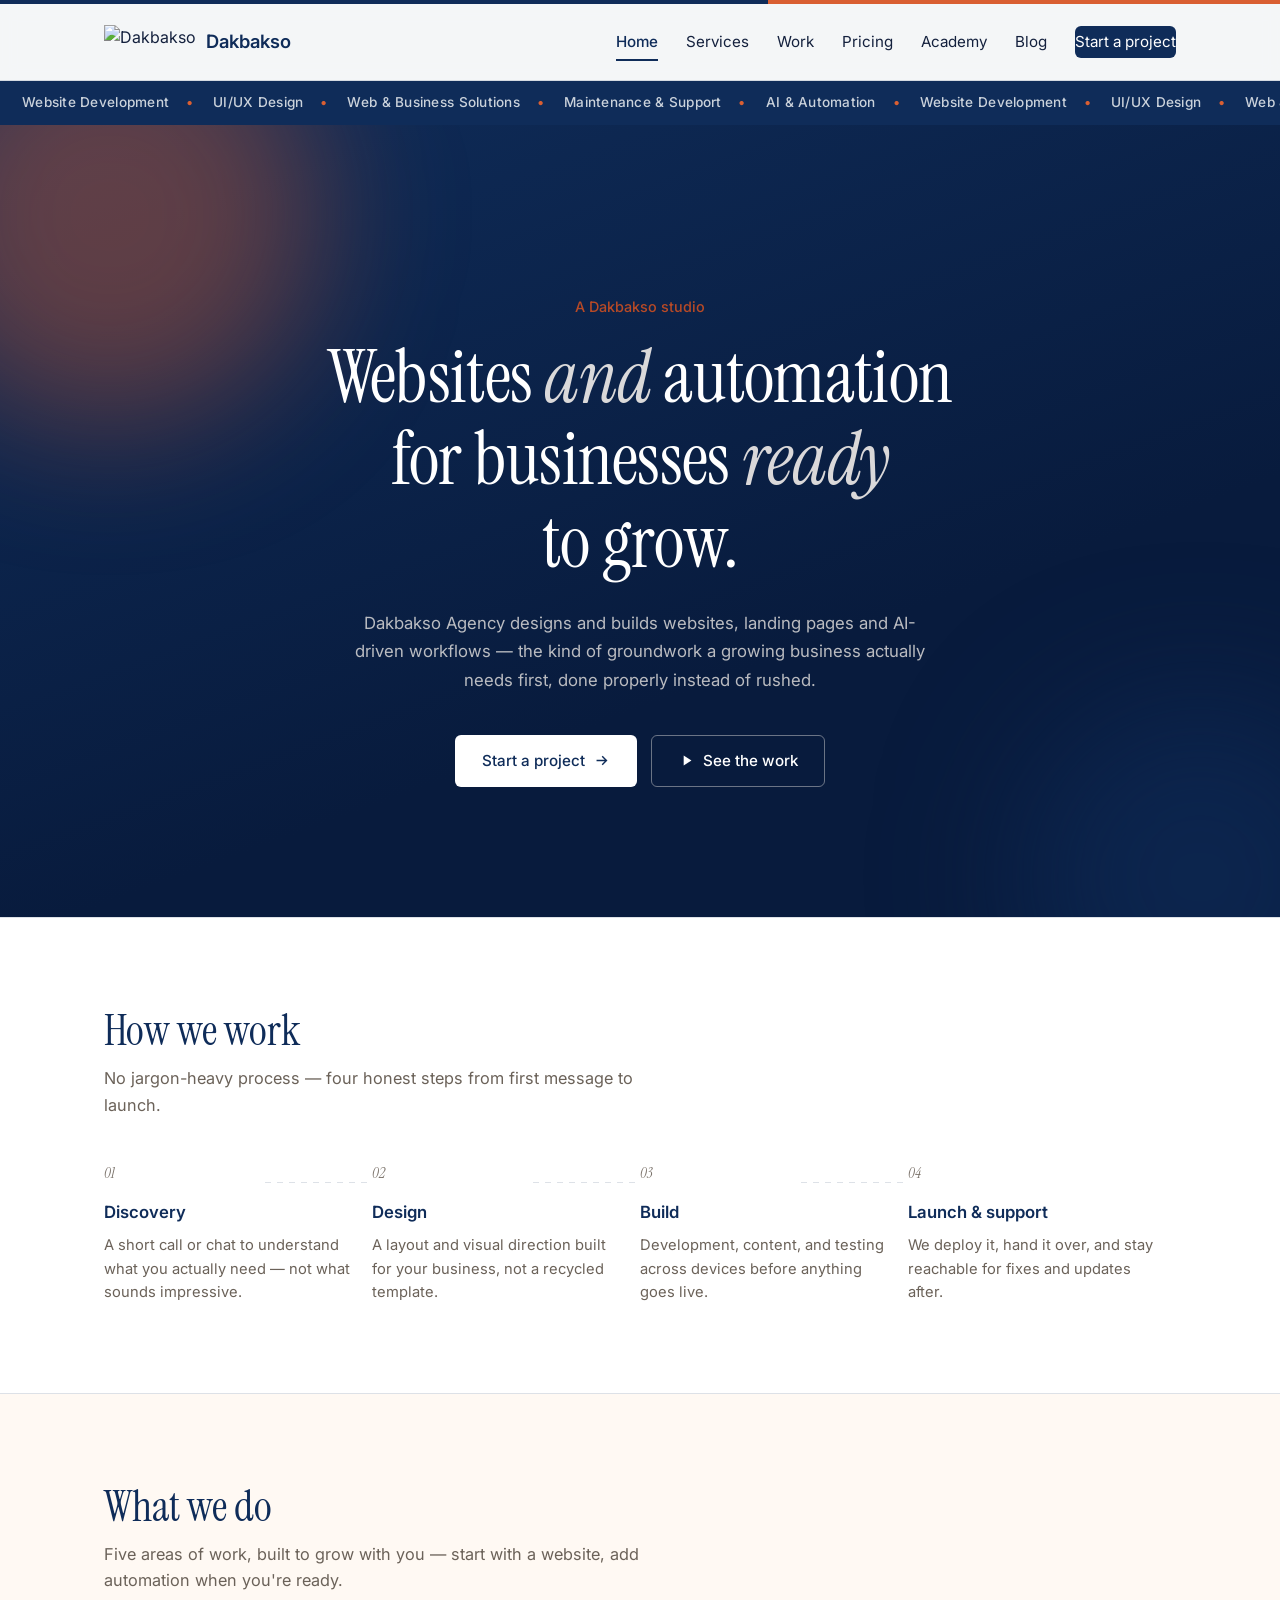
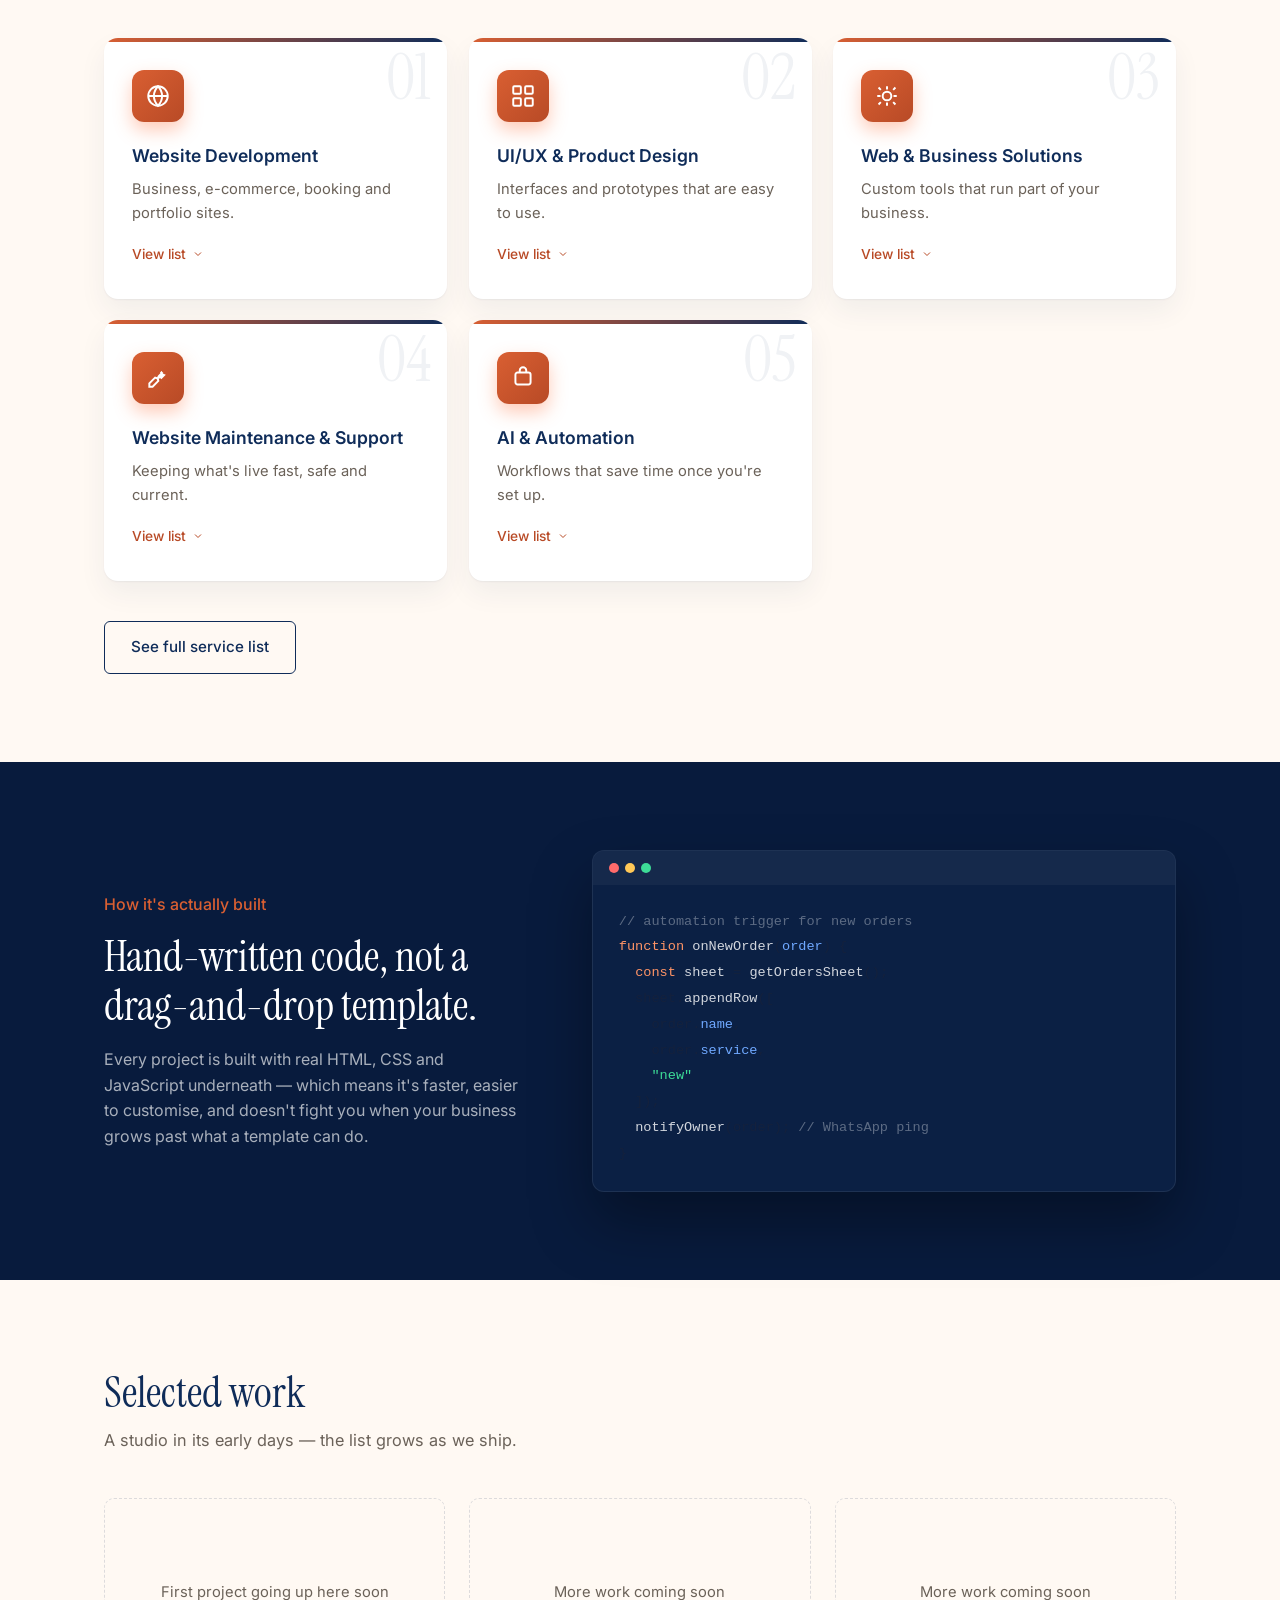
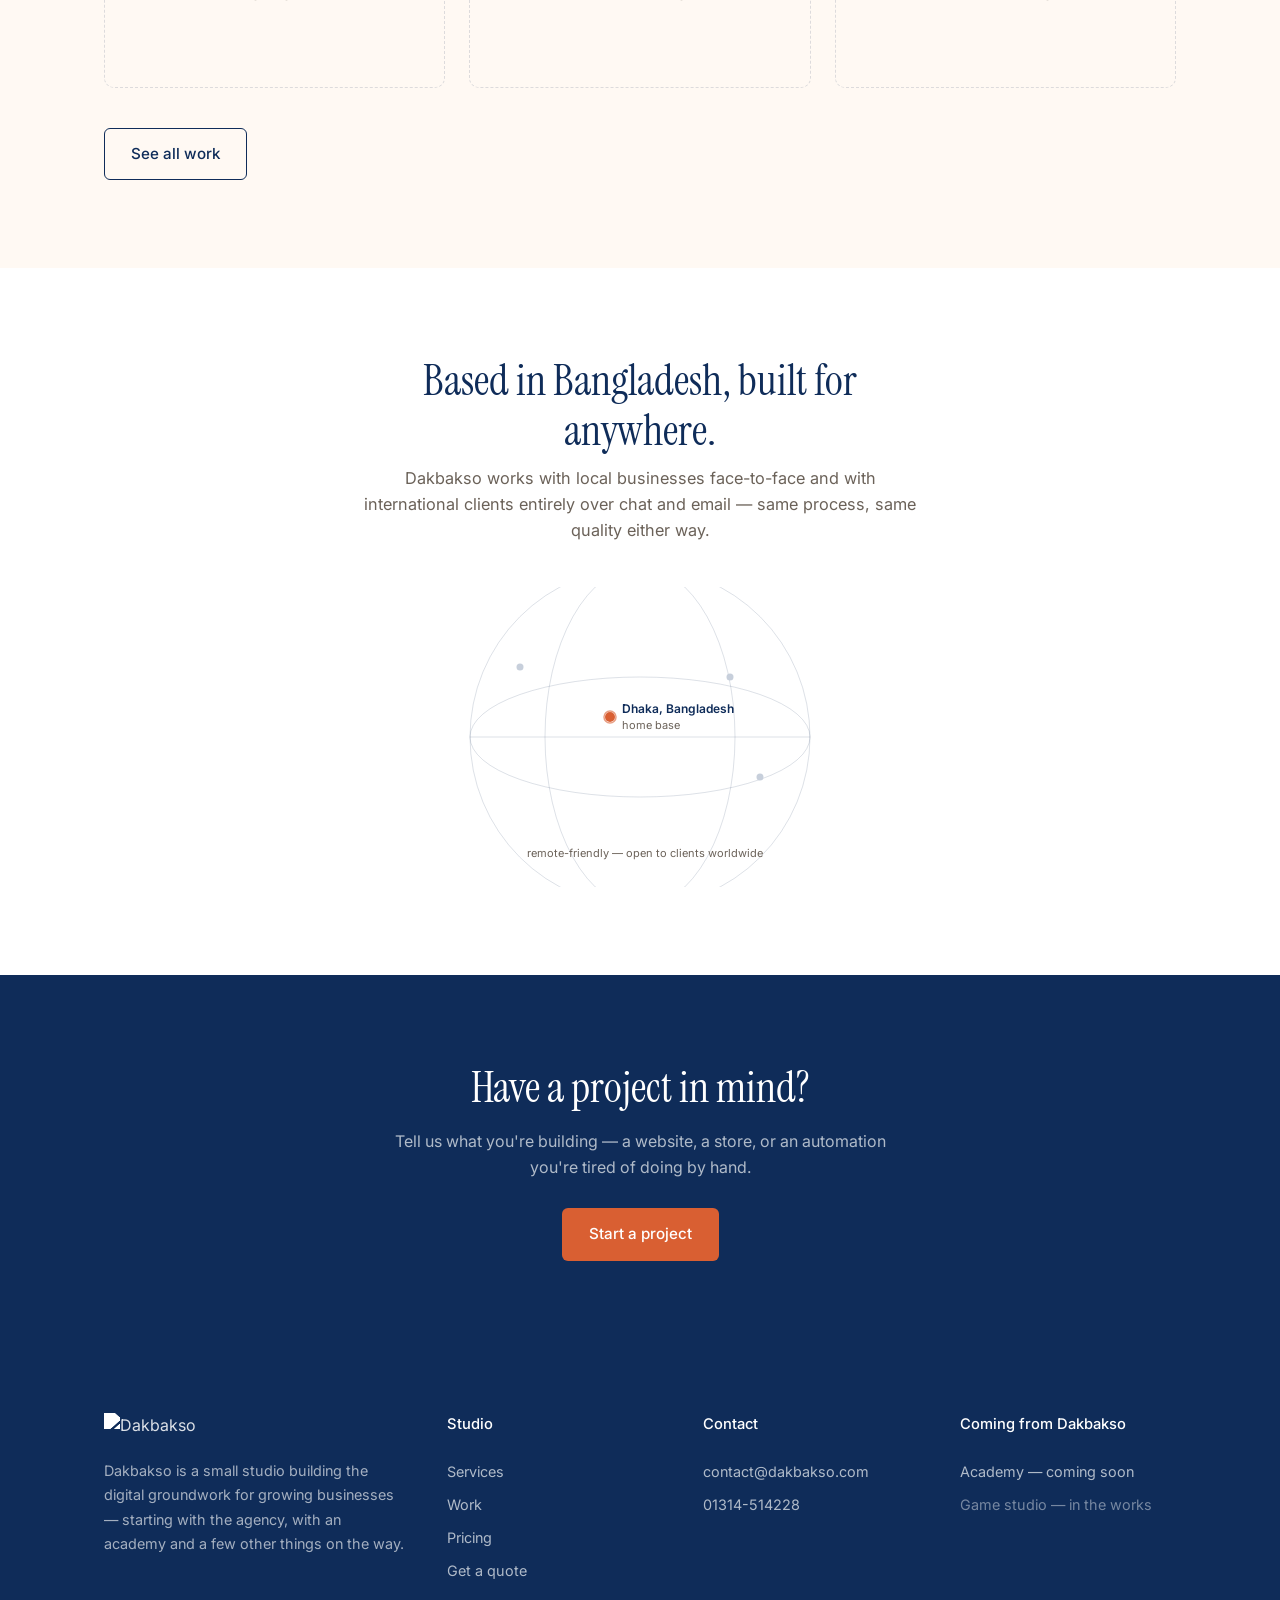
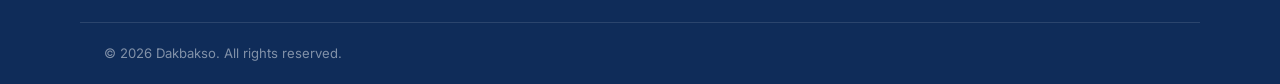
==== commit 12409593: "Add files via upload" ====
--- a/index.html
+++ b/index.html
@@ -5,10 +5,10 @@
 <meta name="viewport" content="width=device-width, initial-scale=1.0">
 <title>Dakbakso — Websites, Design & AI Automation</title>
 <meta name="description" content="Dakbakso builds websites, landing pages, product design and AI automation for growing businesses.">
-<link rel="icon" href="https://i.ibb.co.com/cX2z8VMV/Black-and-White-Modern-Corporate-Letter-D-Logo-1.png">
+<link rel="icon" href="https://i.ibb.co.com/ZpDxNXVH/2b6fec6c-6a75-4a8e-8b6d-21cc80cc1419-20260929-125306-0000.png">
 <link rel="preconnect" href="https://fonts.googleapis.com">
 <link rel="preconnect" href="https://fonts.gstatic.com" crossorigin>
-<link href="https://fonts.googleapis.com/css2?family=Space+Grotesk:wght@500;600;700&family=IBM+Plex+Sans:wght@400;500;600&display=swap" rel="stylesheet">
+<link href="https://fonts.googleapis.com/css2?family=Instrument+Serif:ital@0;1&family=Inter:wght@300;400;500;600&display=swap" rel="stylesheet">
 <link rel="stylesheet" href="style.css">
 </head>
 <body>
@@ -18,7 +18,7 @@
 <header class="site-header">
   <div class="wrap header-row">
     <a href="index.html" class="brand">
-      <img src="https://i.ibb.co.com/cX2z8VMV/Black-and-White-Modern-Corporate-Letter-D-Logo-1.png" alt="Dakbakso" class="brand-mark">
+      <img src="https://i.ibb.co.com/ZpDxNXVH/2b6fec6c-6a75-4a8e-8b6d-21cc80cc1419-20260929-125306-0000.png" alt="Dakbakso" class="brand-mark">
       <span class="brand-name">Dakbakso</span>
     </a>
     <nav class="main-nav" id="mainNav">
@@ -36,6 +36,19 @@
   </div>
 </header>
 
+<div class="mobile-overlay" id="mobileOverlay">
+  <nav class="mobile-links">
+    <a href="index.html" style="--d:0">Home</a>
+    <a href="services.html" style="--d:1">Services</a>
+    <a href="work.html" style="--d:2">Work</a>
+    <a href="pricing.html" style="--d:3">Pricing</a>
+    <a href="academy.html" style="--d:4">Academy</a>
+    <a href="blog.html" style="--d:5">Blog</a>
+  </nav>
+  <a href="contact.html" class="btn btn-primary btn-full mobile-cta" style="--d:6">Start a project</a>
+</div>
+
+
 <div class="ticker" aria-hidden="true">
   <div class="ticker-track">
     <span>Website Development</span><span>UI/UX Design</span><span>Web & Business Solutions</span><span>Maintenance & Support</span><span>AI & Automation</span>
@@ -45,41 +58,22 @@
 
 <main>
 
-  <section class="hero">
-    <div class="wrap hero-grid">
-      <div class="hero-copy">
-        <p class="eyebrow-plain">A Dakbakso studio</p>
-        <h1>Websites and automation, built for businesses that are just getting started.</h1>
-        <p class="hero-sub">Dakbakso Agency designs and builds websites, landing pages and AI-driven workflows — the kind of groundwork a growing business actually needs first, done properly instead of rushed.</p>
-        <div class="hero-actions">
-          <a href="contact.html" class="btn btn-primary">Start a project</a>
-          <a href="work.html" class="btn btn-ghost">See the work</a>
-        </div>
-      </div>
-      <div class="hero-visual" aria-hidden="true">
-        <div class="hero-stack">
-          <div class="hero-stack-inner">
-            <div class="hero-panel hero-panel-back">
-              <div class="dot-row"><span class="dot"></span><span class="dot"></span><span class="dot"></span></div>
-              <div class="fake-line"></div>
-              <div class="fake-line"></div>
-              <div class="fake-line"></div>
-            </div>
-            <div class="hero-panel hero-panel-mid">
-              <div class="mid-icon">
-                <svg viewBox="0 0 24 24" fill="none" stroke="currentColor" stroke-width="1.8"><path d="M13 2L3 14h7l-1 8 10-12h-7l1-8z"/></svg>
-              </div>
-              <p class="mid-title">Automation live</p>
-              <p class="mid-sub">Lead follow-up running</p>
-            </div>
-            <div class="hero-panel hero-panel-front">
-              <div class="code-dots"><span></span><span></span><span></span></div>
-              <div class="code-line c1"></div>
-              <div class="code-line c2"></div>
-              <div class="code-line c3"></div>
-            </div>
-          </div>
-        </div>
+  <section class="hero-full">
+    <div class="hero-blob hero-blob-a" aria-hidden="true"></div>
+    <div class="hero-blob hero-blob-b" aria-hidden="true"></div>
+    <div class="wrap hero-full-inner">
+      <p class="eyebrow-plain eyebrow-light">A Dakbakso studio</p>
+      <h1 class="hero-headline">Websites <em>and</em> automation<br>for businesses <em>ready</em><br>to grow.</h1>
+      <p class="hero-full-sub">Dakbakso Agency designs and builds websites, landing pages and AI-driven workflows — the kind of groundwork a growing business actually needs first, done properly instead of rushed.</p>
+      <div class="hero-actions hero-actions-center">
+        <a href="contact.html" class="btn btn-light">
+          Start a project
+          <svg viewBox="0 0 24 24" fill="none" stroke="currentColor" stroke-width="2" class="btn-icon"><path d="M5 12h14M13 6l6 6-6 6"/></svg>
+        </a>
+        <a href="work.html" class="btn btn-outline-light">
+          <svg viewBox="0 0 24 24" fill="currentColor" class="btn-icon"><path d="M8 5v14l11-7z"/></svg>
+          See the work
+        </a>
       </div>
     </div>
   </section>
@@ -208,7 +202,7 @@
 <footer class="site-footer">
   <div class="wrap footer-grid">
     <div class="footer-brand">
-      <img src="https://i.ibb.co.com/cX2z8VMV/Black-and-White-Modern-Corporate-Letter-D-Logo-1.png" alt="Dakbakso" class="footer-mark">
+      <img src="https://i.ibb.co.com/ZpDxNXVH/2b6fec6c-6a75-4a8e-8b6d-21cc80cc1419-20260929-125306-0000.png" alt="Dakbakso" class="footer-mark">
       <p>Dakbakso is a small studio building the digital groundwork for growing businesses — starting with the agency, with an academy and a few other things on the way.</p>
     </div>
     <div class="footer-col">
--- a/style.css
+++ b/style.css
@@ -2,16 +2,16 @@
 :root{
   --navy:#0F2C59;
   --navy-deep:#081B3D;
-  --bg:#F4F6F8;
+  --bg:#FFF9F3;
   --white:#FFFFFF;
-  --orange:#FF6B35;
-  --orange-deep:#E5511F;
+  --orange:#D95F32;
+  --orange-deep:#B84A26;
   --text:#14213D;
-  --text-muted:#5C6B85;
-  --border:rgba(15,44,89,0.16);
+  --text-muted:#6B6259;
+  --border:rgba(15,44,89,0.14);
   --radius:10px;
-  --font-head:'Space Grotesk',sans-serif;
-  --font-body:'IBM Plex Sans',sans-serif;
+  --font-head:'Instrument Serif',serif;
+  --font-body:'Inter',sans-serif;
 }
 
 *{box-sizing:border-box;}
@@ -31,10 +31,12 @@
 
 .wrap{width:100%;max-width:1120px;margin:0 auto;padding:0 24px;}
 
-h1,h2,h3{font-family:var(--font-head);font-weight:600;color:var(--navy);margin:0;}
-h1{font-size:clamp(2.1rem,4.2vw,3.4rem);line-height:1.12;letter-spacing:-0.01em;}
-h2{font-size:clamp(1.6rem,2.8vw,2.2rem);line-height:1.2;}
+h1,h2,h3{font-family:var(--font-head);font-weight:400;color:var(--navy);margin:0;}
+h1{font-size:clamp(2.6rem,6vw,5rem);line-height:1.05;letter-spacing:-0.01em;}
+h2{font-size:clamp(1.9rem,3.4vw,2.7rem);line-height:1.15;}
+h3{font-family:var(--font-body);font-weight:600;}
 p{margin:0;}
+em,.italic{font-style:italic;font-family:var(--font-head);}
 
 .noise-line{height:4px;width:100%;background:linear-gradient(90deg,var(--navy) 0%,var(--navy) 60%,var(--orange) 60%,var(--orange) 100%);}
 
@@ -76,27 +78,94 @@
 .header-row{display:flex;align-items:center;justify-content:space-between;height:76px;}
 .brand{display:flex;align-items:center;gap:10px;}
 .brand-mark{height:34px;width:auto;}
-.brand-name{font-family:var(--font-head);font-weight:600;font-size:1.15rem;color:var(--navy);}
+.brand-name{font-family:var(--font-body);font-weight:600;font-size:1.15rem;color:var(--navy);}
 .main-nav{display:flex;align-items:center;gap:28px;}
-.main-nav a{font-size:0.95rem;color:var(--text);position:relative;padding:4px 0;}
-.main-nav a:hover{color:var(--navy);}
+.main-nav a{font-size:0.95rem;color:var(--text);position:relative;padding:4px 0;transition:color .2s ease;}
+.main-nav a:not(.nav-cta)::after{content:"";position:absolute;left:0;bottom:-3px;height:2px;width:0;background:var(--orange);transition:width .25s ease;}
+.main-nav a:not(.nav-cta):hover{color:var(--orange-deep);}
+.main-nav a:not(.nav-cta):hover::after{width:100%;}
 .main-nav a.active{color:var(--navy);font-weight:500;}
-.main-nav a.active::after{content:"";position:absolute;left:0;right:0;bottom:-3px;height:2px;background:var(--orange);}
-.nav-cta{background:var(--navy);color:var(--white)!important;padding:9px 18px;border-radius:6px;}
-.nav-cta:hover{background:var(--navy-deep);}
-.nav-cta.active::after{display:none;}
-.nav-toggle{display:none;flex-direction:column;gap:5px;background:none;border:none;cursor:pointer;padding:6px;}
-.nav-toggle span{width:22px;height:2px;background:var(--navy);display:block;}
+.main-nav a.active::after{width:100%;background:var(--navy);}
+.main-nav a.active:hover::after{background:var(--orange);}
+.nav-cta{background:var(--navy);color:var(--white)!important;padding:9px 18px;border-radius:6px;transition:background .2s ease,transform .15s ease;}
+.nav-cta:hover{background:var(--orange-deep);transform:translateY(-1px);}
+.nav-toggle{display:none;flex-direction:column;justify-content:center;gap:5px;width:32px;height:32px;background:none;border:none;cursor:pointer;padding:6px;position:relative;z-index:70;}
+.nav-toggle span{width:22px;height:2px;background:var(--navy);display:block;border-radius:2px;transition:transform .5s cubic-bezier(.76,0,.24,1),opacity .3s ease,width .3s ease;}
+.nav-toggle span:nth-child(2){width:14px;align-self:flex-start;margin-left:0;}
+.nav-toggle.open span{background:var(--white);}
+.nav-toggle.open span:nth-child(1){transform:translateY(7px) rotate(45deg);}
+.nav-toggle.open span:nth-child(2){opacity:0;}
+.nav-toggle.open span:nth-child(3){transform:translateY(-7px) rotate(-45deg);width:22px;}
+
+.mobile-overlay{
+  position:fixed;inset:0;z-index:60;
+  background:rgba(8,27,61,0.96);backdrop-filter:blur(20px);
+  display:flex;flex-direction:column;align-items:center;justify-content:center;gap:36px;
+  padding:32px;
+  opacity:0;pointer-events:none;
+  transition:opacity .6s cubic-bezier(.76,0,.24,1);
+}
+.mobile-overlay.open{opacity:1;pointer-events:auto;}
+.mobile-links{display:flex;flex-direction:column;align-items:center;width:100%;max-width:360px;}
+.mobile-links a{
+  font-family:var(--font-head);font-style:italic;font-size:2.1rem;color:var(--white);
+  padding:12px 0;width:100%;text-align:center;
+  border-bottom:1px solid rgba(255,255,255,0.12);
+  opacity:0;transform:translateY(20px);
+  transition:opacity .5s ease,transform .5s ease,color .2s ease,padding-left .2s ease;
+  transition-delay:calc(120ms + (var(--d)) * 70ms);
+}
+.mobile-overlay.open .mobile-links a{opacity:1;transform:translateY(0);}
+.mobile-links a:hover{color:var(--orange);padding-left:10px;}
+.mobile-links a.active{color:var(--orange);}
+.mobile-cta{
+  max-width:360px;opacity:0;transform:translateY(20px);
+  transition:opacity .5s ease,transform .5s ease;
+  transition-delay:calc(120ms + (var(--d)) * 70ms);
+}
+.mobile-overlay.open .mobile-cta{opacity:1;transform:translateY(0);}
+body.menu-open{overflow:hidden;}
+@media (min-width:721px){.mobile-overlay{display:none;}}
 
 /* ---------- ticker ---------- */
 .ticker{background:var(--navy);overflow:hidden;padding:11px 0;}
 .ticker-track{display:flex;white-space:nowrap;animation:ticker 26s linear infinite;width:max-content;}
-.ticker-track span{color:rgba(244,246,248,0.82);font-size:0.85rem;font-family:var(--font-head);letter-spacing:0.02em;padding:0 22px;position:relative;}
+.ticker-track span{color:rgba(244,246,248,0.82);font-size:0.85rem;font-family:var(--font-body);font-weight:500;letter-spacing:0.02em;padding:0 22px;position:relative;}
 .ticker-track span::after{content:"•";position:absolute;right:-2px;color:var(--orange);}
 @keyframes ticker{from{transform:translateX(0);}to{transform:translateX(-50%);}}
 @media (prefers-reduced-motion:reduce){.ticker-track{animation:none;}}
 
 /* ---------- hero (home) ---------- */
+/* ---------- hero (fullscreen editorial) ---------- */
+.hero-full{
+  position:relative;overflow:hidden;
+  min-height:88vh;display:flex;align-items:center;justify-content:center;
+  background:linear-gradient(160deg,var(--navy) 0%,var(--navy-deep) 65%);
+  padding:120px 24px 80px;
+  text-align:center;
+}
+.hero-blob{position:absolute;border-radius:50%;filter:blur(70px);pointer-events:none;}
+.hero-blob-a{width:420px;height:420px;background:rgba(217,95,50,0.4);top:-120px;left:-100px;animation:blobDrift 14s ease-in-out infinite;}
+.hero-blob-b{width:360px;height:360px;background:rgba(15,44,89,0.6);bottom:-140px;right:-100px;animation:blobDrift 16s ease-in-out infinite reverse;}
+@keyframes blobDrift{0%,100%{transform:translate(0,0) scale(1);}50%{transform:translate(40px,30px) scale(1.1);}}
+.hero-full-inner{position:relative;max-width:820px;margin:0 auto;}
+.eyebrow-light{color:var(--orange);}
+.hero-headline{
+  font-family:var(--font-head);font-weight:400;color:var(--white);
+  font-size:clamp(2.4rem,6.4vw,4.6rem);line-height:1.12;margin:18px 0 26px;
+}
+.hero-headline em{font-style:italic;color:rgba(255,249,243,0.85);}
+.hero-full-sub{color:rgba(255,249,243,0.72);font-size:1.05rem;max-width:52ch;margin:0 auto 40px;line-height:1.7;}
+.hero-actions-center{display:flex;justify-content:center;gap:16px;flex-wrap:wrap;}
+.btn-icon{width:17px;height:17px;transition:transform .2s ease;}
+.btn-light{background:var(--white);color:var(--navy);}
+.btn-light:hover{background:var(--bg);}
+.btn-light:hover .btn-icon{transform:translateX(3px);}
+.btn-outline-light{border-color:rgba(255,249,243,0.4);color:var(--white);}
+.btn-outline-light:hover{background:rgba(255,249,243,0.1);border-color:rgba(255,249,243,0.6);}
+@media (max-width:640px){.hero-full{min-height:auto;padding:100px 20px 64px;}}
+@media (prefers-reduced-motion:reduce){.hero-blob{animation:none;}}
+
 .hero{padding:76px 0 60px;}
 .hero-grid{display:grid;grid-template-columns:1.1fr 0.9fr;gap:56px;align-items:center;}
 .eyebrow-plain{color:var(--orange-deep);font-size:0.9rem;font-weight:500;margin-bottom:14px;}
@@ -123,7 +192,7 @@
 }
 .hero-panel-mid .mid-icon{width:34px;height:34px;border-radius:9px;background:linear-gradient(135deg,var(--orange),var(--orange-deep));display:flex;align-items:center;justify-content:center;margin-bottom:12px;}
 .hero-panel-mid .mid-icon svg{width:18px;height:18px;color:var(--white);}
-.hero-panel-mid .mid-title{font-family:var(--font-head);font-weight:600;color:var(--navy);font-size:0.95rem;}
+.hero-panel-mid .mid-title{font-family:var(--font-body);font-weight:600;color:var(--navy);font-size:0.95rem;}
 .hero-panel-mid .mid-sub{font-size:0.78rem;color:var(--text-muted);margin-top:3px;}
 .hero-panel-front{
   width:230px;height:130px;top:60px;right:-10px;background:var(--navy-deep);
@@ -143,10 +212,16 @@
 
 /* ---------- page hero (inner pages) ---------- */
 .page-hero{
-  background:var(--navy);padding:64px 0 56px;
-  background-image:radial-gradient(rgba(255,107,53,0.14) 1.5px, transparent 1.5px);
-  background-size:26px 26px;
-}
+  position:relative;overflow:hidden;
+  background:linear-gradient(135deg,var(--navy) 0%,var(--navy-deep) 100%);
+  padding:64px 0 56px;
+}
+.page-hero::after{
+  content:"";position:absolute;top:-60px;right:-60px;width:300px;height:300px;border-radius:50%;
+  background:radial-gradient(circle,rgba(255,107,53,0.35) 0%,transparent 70%);
+  pointer-events:none;
+}
+.page-hero .wrap{position:relative;}
 .page-hero .eyebrow-plain{color:var(--orange);}
 .page-hero h1{color:var(--white);}
 .page-hero p{color:rgba(244,246,248,0.7);max-width:60ch;margin-top:14px;font-size:1.05rem;}
@@ -162,7 +237,7 @@
 .process{background:var(--white);border-top:1px solid var(--border);border-bottom:1px solid var(--border);}
 .process-grid{display:grid;grid-template-columns:repeat(auto-fit,minmax(220px,1fr));gap:0;position:relative;}
 .process-step{padding:0 20px 0 0;position:relative;}
-.process-num{font-family:var(--font-head);font-size:2.2rem;font-weight:700;color:var(--orange);opacity:0.9;margin-bottom:14px;}
+.process-num{font-family:var(--font-head);font-style:italic;font-size:2.6rem;color:var(--orange);opacity:0.9;margin-bottom:14px;}
 .process-step h3{font-size:1.05rem;margin-bottom:8px;}
 .process-step p{color:var(--text-muted);font-size:0.92rem;}
 .process-step:not(:last-child)::after{
@@ -182,7 +257,7 @@
   transition:box-shadow .3s ease,transform .12s ease;
 }
 .service-card::before{content:"";position:absolute;top:0;left:0;right:0;height:4px;background:linear-gradient(90deg,var(--orange),var(--navy));}
-.service-index{position:absolute;top:8px;right:16px;font-family:var(--font-head);font-size:3.4rem;font-weight:700;color:var(--navy);opacity:0.05;line-height:1;pointer-events:none;}
+.service-index{position:absolute;top:8px;right:16px;font-family:var(--font-head);font-size:4rem;color:var(--navy);opacity:0.06;line-height:1;pointer-events:none;}
 .service-card:hover{box-shadow:0 20px 40px rgba(15,44,89,0.16);}
 .service-icon{
   width:52px;height:52px;border-radius:12px;margin-bottom:20px;
@@ -193,7 +268,7 @@
 }
 .service-card:hover .service-icon{transform:translateZ(20px) scale(1.06);}
 .service-icon svg{width:26px;height:26px;color:var(--white);stroke-width:1.8;}
-.service-card h3{font-family:var(--font-head);font-size:1.1rem;font-weight:600;color:var(--navy);margin-bottom:8px;position:relative;}
+.service-card h3{font-size:1.1rem;color:var(--navy);margin-bottom:8px;position:relative;}
 .service-card p{color:var(--text-muted);font-size:0.92rem;margin-bottom:16px;position:relative;}
 .service-toggle{font-size:0.86rem;color:var(--orange-deep);font-weight:500;display:inline-flex;align-items:center;gap:6px;position:relative;}
 .service-toggle svg{width:12px;height:12px;transition:transform .25s ease;}
@@ -220,7 +295,7 @@
 .portfolio-card:hover .portfolio-overlay{opacity:1;}
 .portfolio-overlay span{color:var(--white);font-weight:500;font-size:0.92rem;border-bottom:1px solid var(--orange);padding-bottom:2px;}
 .portfolio-body{padding:20px 22px;}
-.portfolio-body h3{font-family:var(--font-head);font-size:1.02rem;color:var(--navy);margin-bottom:4px;}
+.portfolio-body h3{font-size:1.02rem;color:var(--navy);margin-bottom:4px;}
 .portfolio-tag{font-size:0.8rem;color:var(--orange-deep);margin-bottom:8px;display:block;}
 .portfolio-body p{font-size:0.9rem;color:var(--text-muted);}
 .portfolio-empty{border:1.5px dashed var(--border);border-radius:var(--radius);display:flex;align-items:center;justify-content:center;min-height:190px;color:var(--text-muted);font-size:0.92rem;text-align:center;padding:20px;}
@@ -256,7 +331,7 @@
 .globe-pin-main .pulse{fill:none;stroke:var(--orange);stroke-width:1.5;opacity:0.6;animation:pulseRing 2.4s ease-out infinite;}
 @keyframes pulseRing{0%{r:6;opacity:0.7;}100%{r:26;opacity:0;}}
 .globe-label{font-family:var(--font-body);font-size:11px;fill:var(--text-muted);}
-.globe-label-main{font-family:var(--font-head);font-size:12px;fill:var(--navy);font-weight:600;}
+.globe-label-main{font-family:var(--font-body);font-size:12px;fill:var(--navy);font-weight:600;}
 @media (prefers-reduced-motion:reduce){.globe-pin-main .pulse{animation:none;}}
 
 /* ---------- pricing ---------- */
@@ -274,8 +349,8 @@
 .price-card:hover{transform:translateY(-4px);}
 .price-card-featured{border:2px solid var(--orange);}
 .price-badge{position:absolute;top:-13px;left:24px;background:var(--orange);color:var(--white);font-size:0.75rem;font-weight:500;padding:4px 12px;border-radius:5px;}
-.price-name{font-family:var(--font-head);font-weight:600;color:var(--navy);font-size:1.05rem;margin-bottom:10px;}
-.price-value{font-family:var(--font-head);font-size:1.6rem;font-weight:600;color:var(--navy);}
+.price-name{font-family:var(--font-body);font-weight:600;color:var(--navy);font-size:1.05rem;margin-bottom:10px;}
+.price-value{font-family:var(--font-head);font-size:2.1rem;font-weight:400;color:var(--navy);}
 .price-value span{font-size:1rem;font-weight:400;color:var(--text-muted);}
 .price-value-usd{font-size:0.82rem;color:var(--text-muted);margin-top:4px;margin-bottom:18px;}
 .price-features li{font-size:0.9rem;color:var(--text);padding:7px 0;border-bottom:1px solid var(--border);}
@@ -287,13 +362,7 @@
 .payment-note-sub{color:rgba(255,255,255,0.65);font-size:0.88rem;max-width:60ch;}
 
 /* ---------- order form ---------- */
-.order{
-  background:var(--bg);
-  background-image:linear-gradient(var(--border) 1px, transparent 1px),linear-gradient(90deg, var(--border) 1px, transparent 1px);
-  background-size:44px 44px;
-  background-position:center;
-}
-.order .wrap{position:relative;}
+.order{background:var(--bg);}
 .order-grid{display:grid;grid-template-columns:0.8fr 1.2fr;gap:56px;}
 .order-copy h2{margin-bottom:14px;}
 .order-copy p{color:var(--text-muted);margin-bottom:24px;}
@@ -316,9 +385,17 @@
 
 /* ---------- blog post ---------- */
 .post{max-width:720px;margin:0 auto;}
+.post-image{width:100%;height:280px;object-fit:cover;border-radius:12px;margin-bottom:28px;}
 .post h1{margin:10px 0 8px;}
 .post-date{color:var(--text-muted);font-size:0.88rem;margin-bottom:32px;}
+.post-body{overflow:hidden;} /* clearfix for floated images */
 .post-body p{font-size:1.02rem;line-height:1.85;color:var(--text);margin-bottom:20px;}
+.post-inline-img{width:100%;border-radius:10px;margin:8px 0 24px;}
+.post-inline-img.float-left{width:44%;float:left;margin:6px 24px 16px 0;}
+.post-inline-img.float-right{width:44%;float:right;margin:6px 0 16px 24px;}
+@media (max-width:640px){
+  .post-inline-img.float-left,.post-inline-img.float-right{float:none;width:100%;margin:8px 0 20px;}
+}
 
 /* ---------- academy coming soon ---------- */
 .coming-soon{padding:120px 0;text-align:center;}
@@ -354,9 +431,7 @@
   .code-window-body{font-size:0.78rem;}
 }
 @media (max-width:720px){
-  .main-nav{position:absolute;top:76px;left:0;right:0;background:var(--white);flex-direction:column;align-items:stretch;padding:16px 24px 24px;border-bottom:1px solid var(--border);gap:16px;display:none;}
-  .main-nav.open{display:flex;}
-  .nav-cta{text-align:center;}
+  .main-nav{display:none;}
   .nav-toggle{display:flex;}
   .form-row-split{grid-template-columns:1fr;}
   .footer-grid{grid-template-columns:1fr;gap:28px;}
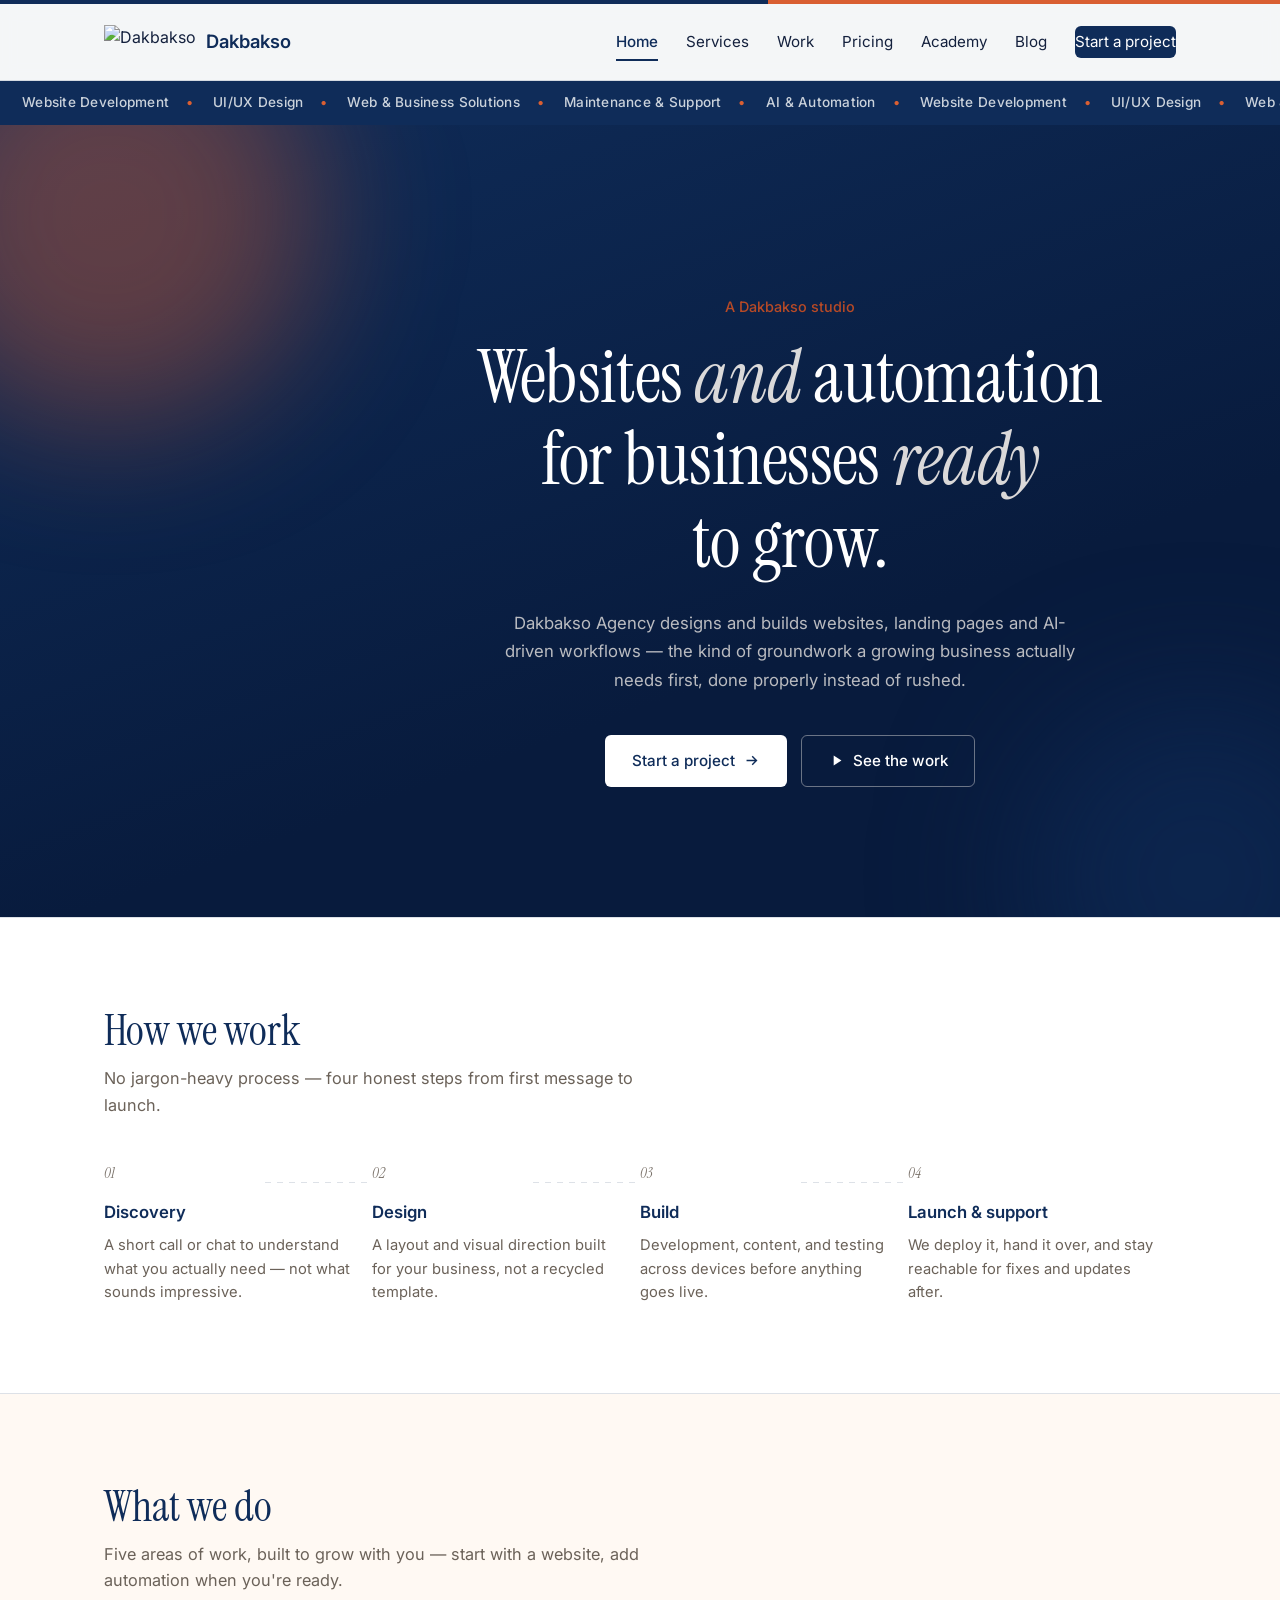
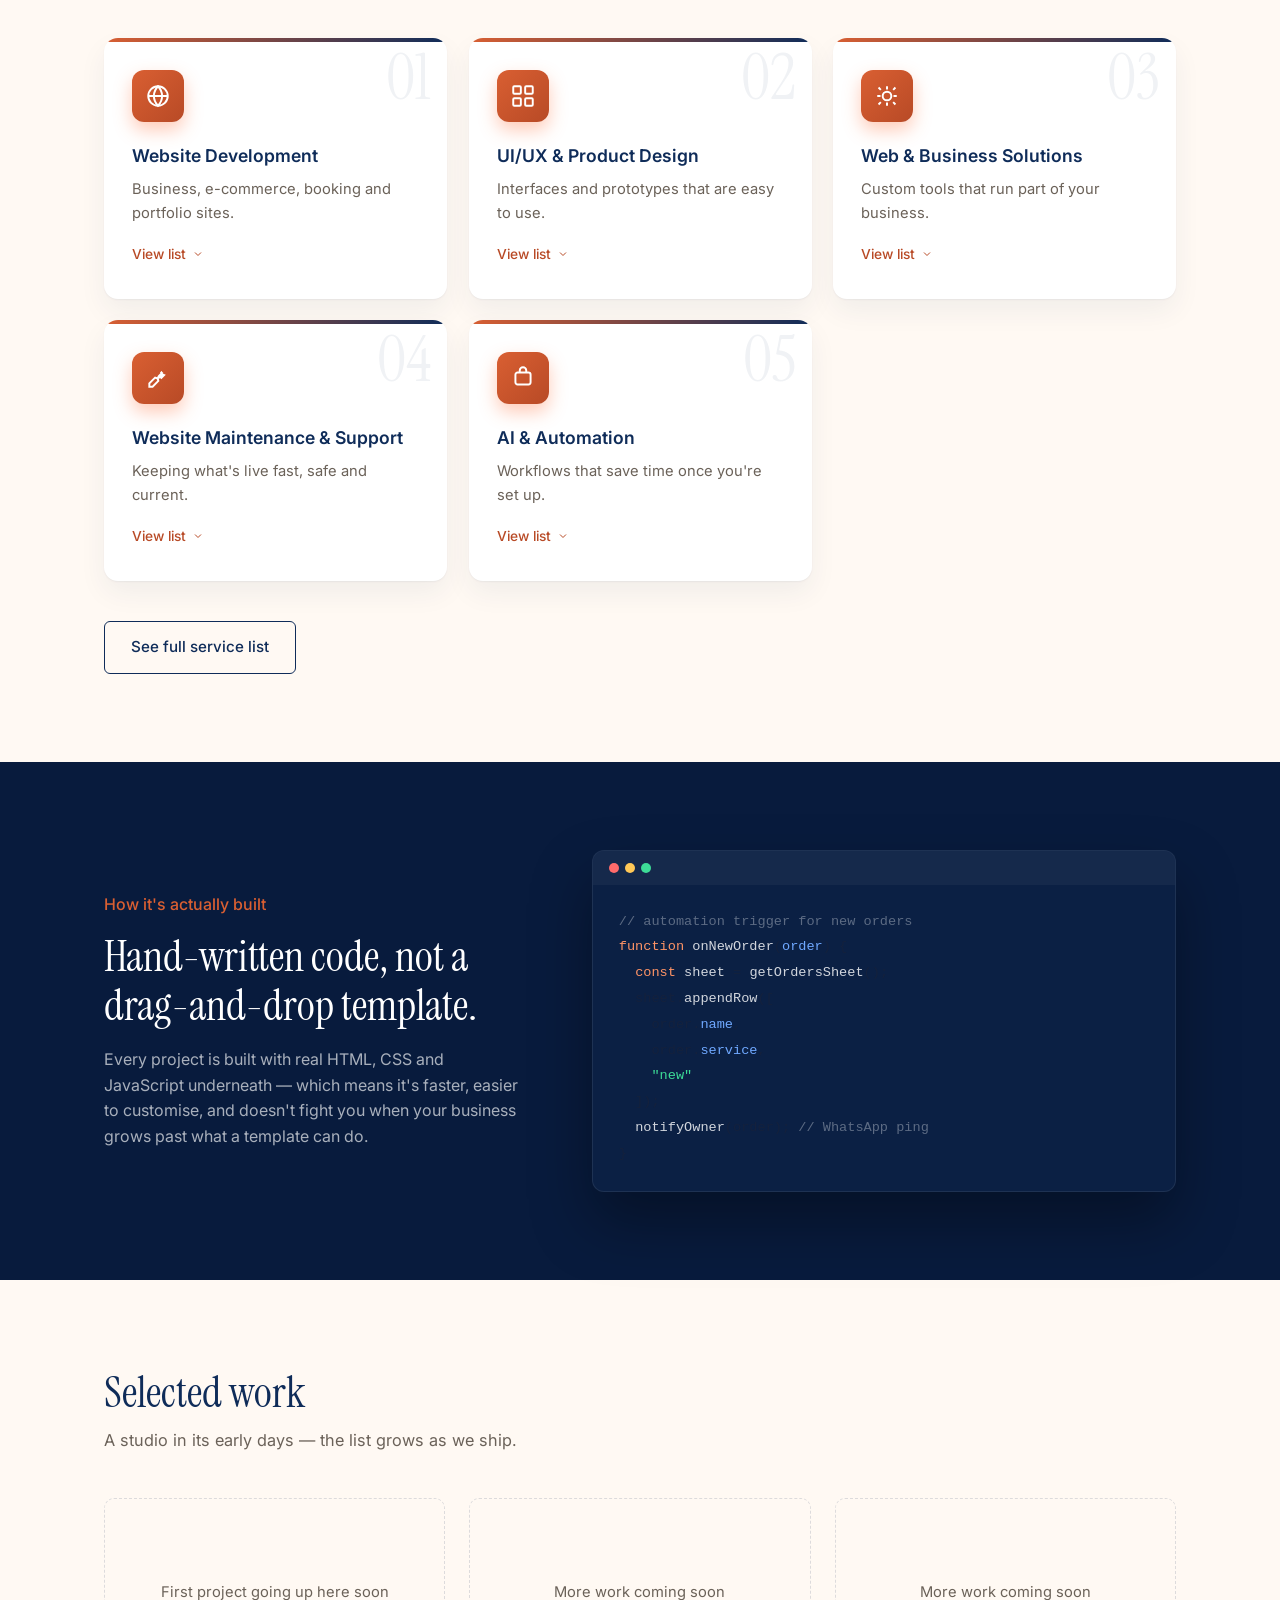
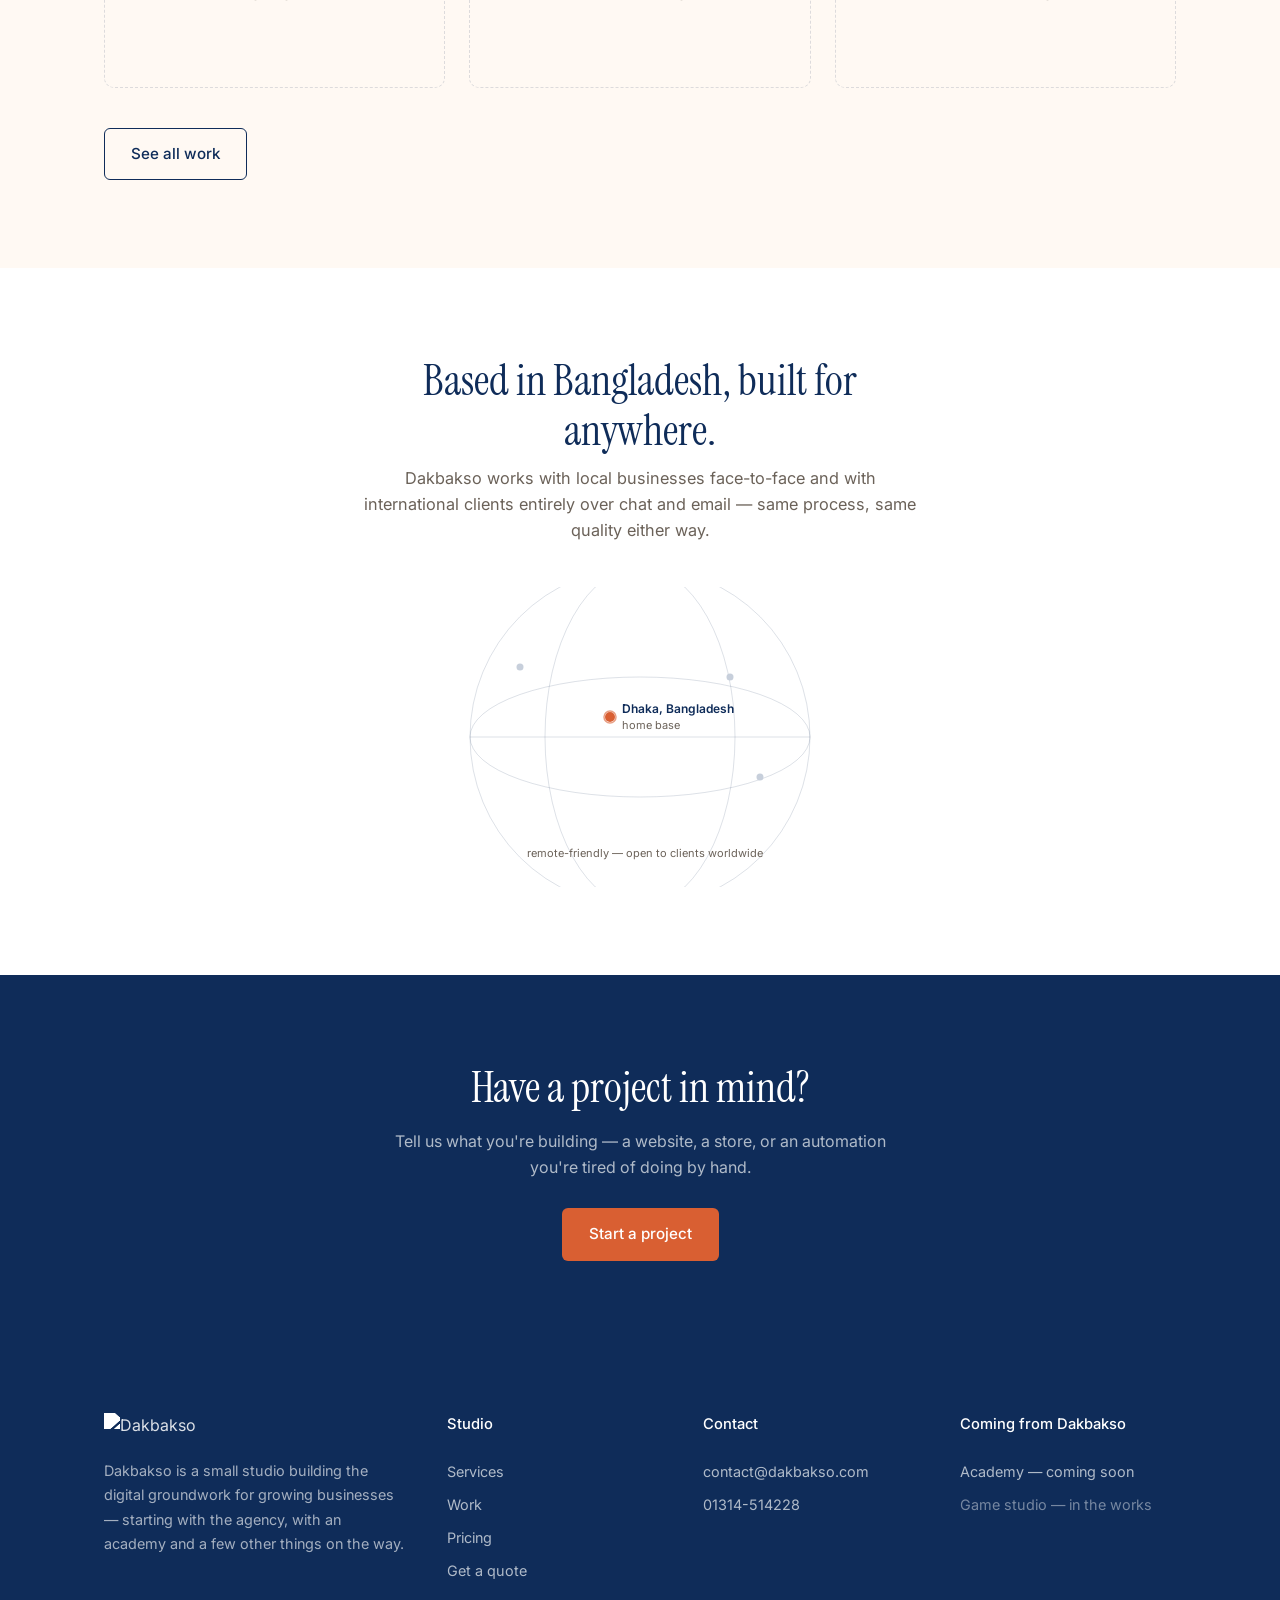
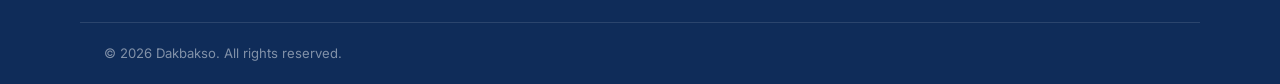
==== commit e4075aa7: "Add video background option to hero Added optional video background for the hero section." ====
--- a/index.html
+++ b/index.html
@@ -59,8 +59,15 @@
 <main>
 
   <section class="hero-full">
+    <!-- Optional: drop a real video URL in the src below to replace the animated background.
+         Leave src empty to keep the gradient + blob treatment. -->
+    <video class="hero-video" autoplay muted loop playsinline poster="">
+      <source src="" type="video/mp4">
+    </video>
+    <div class="hero-scrim" aria-hidden="true"></div>
     <div class="hero-blob hero-blob-a" aria-hidden="true"></div>
     <div class="hero-blob hero-blob-b" aria-hidden="true"></div>
+    <div class="hero-blob hero-blob-c" aria-hidden="true"></div>
     <div class="wrap hero-full-inner">
       <p class="eyebrow-plain eyebrow-light">A Dakbakso studio</p>
       <h1 class="hero-headline">Websites <em>and</em> automation<br>for businesses <em>ready</em><br>to grow.</h1>
